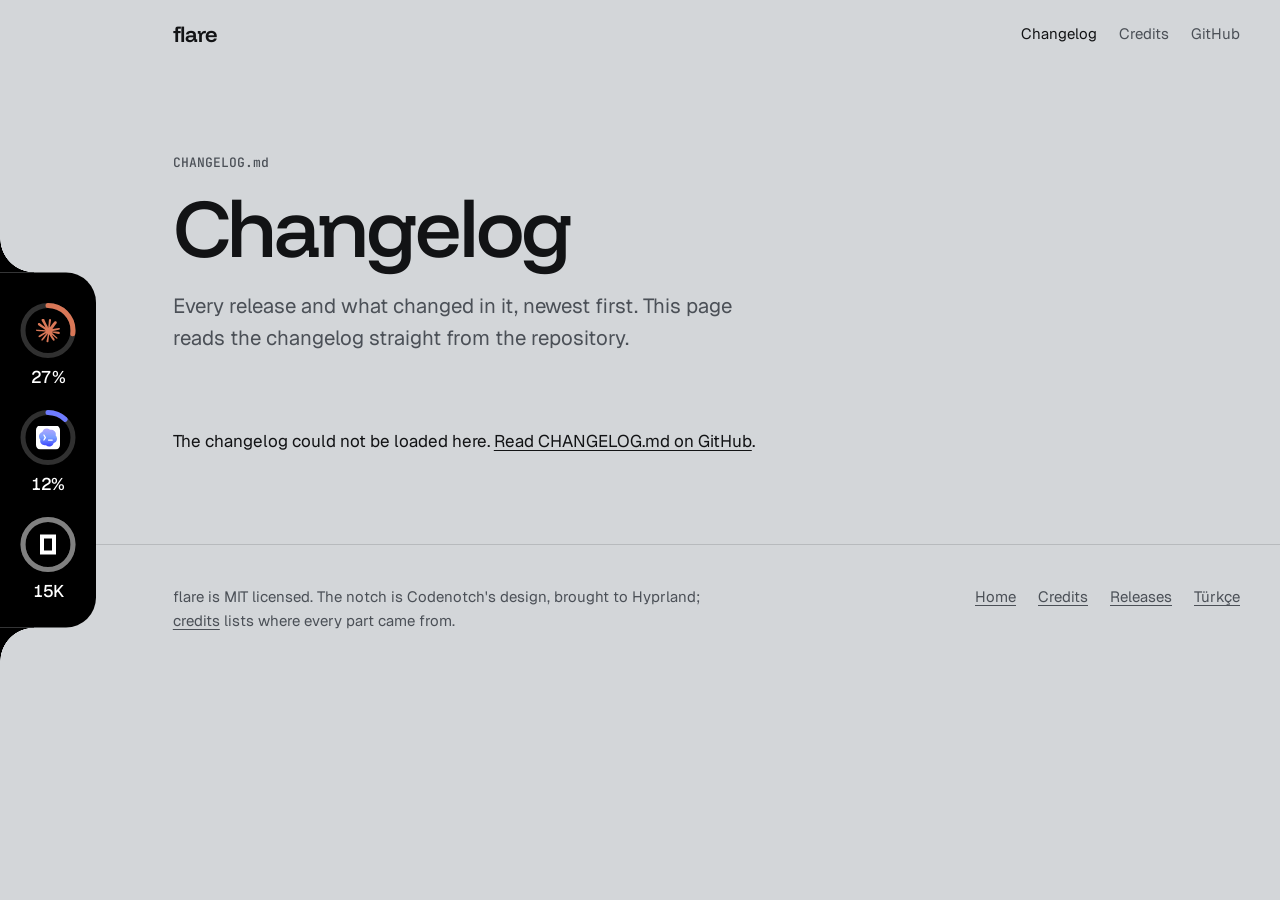
==== docs/changelog.html @ d6716cc2 "GitHub Pages sitesi ekle Ana sayfa, notch'un çalışan bir kopyasını sayfanın sol kenarında taşıyor: h" ====
<!doctype html>
<html lang="en">
<head>
  <meta charset="utf-8">
  <meta name="viewport" content="width=device-width, initial-scale=1">
  <title>Changelog — flare</title>
  <meta name="description" content="Every flare release and what changed in it.">
  <link rel="icon" href="assets/logos/claude.svg" type="image/svg+xml">
  <link rel="preconnect" href="https://fonts.googleapis.com">
  <link rel="preconnect" href="https://fonts.gstatic.com" crossorigin>
  <link href="https://fonts.googleapis.com/css2?family=Funnel+Display:wght@400;500;600&family=Geist:wght@400;500;600&family=JetBrains+Mono:wght@400;500&display=swap" rel="stylesheet">
  <link rel="stylesheet" href="site.css">
</head>
<body>
  <a class="skip" href="#main">Skip to content</a>

  <header class="top">
    <a class="wordmark" href="./">flare</a>
    <nav aria-label="Site">
      <a href="changelog.html" aria-current="page">Changelog</a>
      <a href="credits.html">Credits</a>
      <a href="https://github.com/lunanoir21/quickshell-flare">GitHub</a>
    </nav>
  </header>

  <main id="main">
    <div class="credits-head">
      <span class="tag">CHANGELOG.md</span>
      <h1>Changelog</h1>
      <p class="lede">Every release and what changed in it, newest first. This page reads the changelog straight from the repository.</p>
    </div>
    <div class="log" id="log" aria-live="polite">
      <p>Loading the changelog…</p>
    </div>
  </main>

  <footer class="foot">
    <p>flare is MIT licensed. The notch is Codenotch's design, brought to Hyprland; <a href="credits.html">credits</a> lists where every part came from.</p>
    <nav aria-label="Footer">
      <a href="./">Home</a>
      <a href="credits.html">Credits</a>
      <a href="https://github.com/lunanoir21/quickshell-flare/releases">Releases</a>
      <a href="https://github.com/lunanoir21/quickshell-flare/blob/main/README.tr.md">Türkçe</a>
    </nav>
  </footer>

  <script src="news.js" defer></script>
  <script src="site.js" defer></script>
</body>
</html>
---- docs/site.css ----
:root {
  --wall: #d3d6d9;
  --wall-2: #c7cbcf;
  --ink: #121315;
  --ink-2: #4b5057;
  --ink-3: #6d737a;
  --rule: rgba(18, 19, 21, 0.14);
  --code-bg: #e2e4e6;
  --focus: #121315;

  --notch: #000000;
  --notch-edge: transparent;
  --card-text: #ffffff;
  --card-soft: #c8c8c8;
  --card-dim: #808080;
  --track: #2d2d2d;
  --row-hover: rgba(255, 255, 255, 0.07);
  --good: #2bd86b;
  --mid: #ffb020;
  --high: #f23a12;

  --display: "Funnel Display", "Geist", system-ui, sans-serif;
  --body: "Geist", system-ui, sans-serif;
  --mono: "JetBrains Mono", ui-monospace, monospace;

  --notch-w: 96px;
  --gutter: calc(var(--notch-w) + clamp(40px, 6vw, 88px));

  color-scheme: light;
}

@media (prefers-color-scheme: dark) {
  :root:not([data-theme="light"]) {
    --wall: #16181b;
    --wall-2: #1d2024;
    --ink: #e8eaec;
    --ink-2: #a4a9b0;
    --ink-3: #7c828a;
    --rule: rgba(232, 234, 236, 0.12);
    --code-bg: #1f2226;
    --focus: #e8eaec;
    --notch-edge: rgba(255, 255, 255, 0.07);
    color-scheme: dark;
  }
}

:root[data-theme="dark"] {
  --wall: #16181b;
  --wall-2: #1d2024;
  --ink: #e8eaec;
  --ink-2: #a4a9b0;
  --ink-3: #7c828a;
  --rule: rgba(232, 234, 236, 0.12);
  --code-bg: #1f2226;
  --focus: #e8eaec;
  --notch-edge: rgba(255, 255, 255, 0.07);
  color-scheme: dark;
}

*,
*::before,
*::after {
  box-sizing: border-box;
}

html {
  -webkit-text-size-adjust: 100%;
}

body {
  margin: 0;
  background: var(--wall);
  color: var(--ink);
  font: 400 17px/1.6 var(--body);
  font-feature-settings: "ss01";
  -webkit-font-smoothing: antialiased;
  overflow-x: hidden;
}

a {
  color: inherit;
  text-decoration-thickness: 1px;
  text-underline-offset: 3px;
}

a:hover {
  text-decoration-thickness: 2px;
}

:focus-visible {
  outline: 2px solid var(--focus);
  outline-offset: 3px;
  border-radius: 4px;
}

code,
pre,
kbd {
  font-family: var(--mono);
  font-size: 0.86em;
}

p code,
li code,
td code,
dd code,
figcaption code {
  background: var(--code-bg);
  padding: 0.1em 0.35em;
  border-radius: 4px;
}

.skip {
  position: absolute;
  left: -999px;
  top: 8px;
}

.skip:focus {
  left: var(--gutter);
  background: var(--ink);
  color: var(--wall);
  padding: 6px 12px;
  z-index: 50;
}

/* ---------- page frame ---------- */

.top {
  position: absolute;
  top: 0;
  left: 0;
  right: 0;
  display: flex;
  align-items: center;
  justify-content: space-between;
  padding: 22px clamp(16px, 4vw, 40px) 0 var(--gutter);
  font-size: 15px;
  z-index: 5;
}

.wordmark {
  font: 600 22px/1 var(--display);
  letter-spacing: -0.02em;
  text-decoration: none;
}

.top nav {
  display: flex;
  gap: 22px;
}

.top nav a {
  text-decoration: none;
  color: var(--ink-2);
}

.top nav a:hover,
.top nav a[aria-current="page"] {
  color: var(--ink);
}

main,
.foot {
  padding-left: var(--gutter);
  padding-right: clamp(16px, 4vw, 40px);
}

.measure {
  max-width: 44rem;
}

/* ---------- hero ---------- */

.hero {
  min-height: 100svh;
  display: flex;
  flex-direction: column;
  justify-content: center;
  padding-block: 120px 80px;
}

.hero h1 {
  font: 500 clamp(44px, 7.4vw, 104px) / 0.94 var(--display);
  letter-spacing: -0.035em;
  margin: 0 0 32px;
  max-width: 11ch;
  text-wrap: balance;
}

.hero .lede {
  font-size: clamp(18px, 1.6vw, 21px);
  line-height: 1.5;
  color: var(--ink-2);
  max-width: 36rem;
  margin: 0 0 28px;
}

.pointer {
  display: inline-flex;
  align-items: center;
  gap: 10px;
  font: 500 14px/1.3 var(--mono);
  color: var(--ink);
  margin: 0 0 40px;
}

.pointer .arrow {
  display: inline-block;
  transition: transform 0.4s cubic-bezier(0.2, 0.8, 0.2, 1);
}

.pointer[data-dir="up"] .arrow {
  transform: rotate(90deg);
}

.actions {
  display: flex;
  flex-wrap: wrap;
  gap: 12px;
  align-items: center;
}

.button {
  display: inline-flex;
  align-items: center;
  gap: 8px;
  font: 500 15px/1 var(--body);
  padding: 13px 20px;
  border-radius: 999px;
  text-decoration: none;
  border: 1px solid var(--ink);
}

.button.solid {
  background: var(--ink);
  color: var(--wall);
}

.button:hover {
  text-decoration: none;
}

.button.solid:hover {
  background: transparent;
  color: var(--ink);
}

.button.line:hover {
  background: var(--ink);
  color: var(--wall);
}

.meta {
  font: 400 13px/1 var(--mono);
  color: var(--ink-3);
  margin-left: 6px;
}

/* ---------- sections ---------- */

.section {
  padding-block: 88px;
  border-top: 1px solid var(--rule);
}

.tag {
  display: inline-block;
  font: 500 13px/1 var(--mono);
  color: var(--ink-2);
  margin: 0 0 18px;
}

.section h2 {
  font: 500 clamp(32px, 4vw, 48px) / 1.05 var(--display);
  letter-spacing: -0.025em;
  margin: 0 0 24px;
}

.section h3 {
  font: 600 17px/1.3 var(--body);
  margin: 36px 0 8px;
}

.section p {
  margin: 0 0 16px;
  color: var(--ink-2);
}

.section p strong {
  color: var(--ink);
  font-weight: 600;
}

pre {
  background: var(--code-bg);
  border-radius: 12px;
  padding: 18px 20px;
  margin: 8px 0 24px;
  overflow-x: auto;
  line-height: 1.7;
  color: var(--ink);
}

.copyable {
  position: relative;
}

.copy {
  position: absolute;
  top: 10px;
  right: 10px;
  font: 500 12px/1 var(--mono);
  padding: 7px 10px;
  border-radius: 6px;
  border: 1px solid var(--rule);
  background: var(--wall);
  color: var(--ink-2);
  cursor: pointer;
}

.copy:hover {
  color: var(--ink);
}

.prompt {
  color: var(--ink-3);
  user-select: none;
}

.comment {
  color: var(--ink-3);
}

.needs {
  display: grid;
  grid-template-columns: max-content 1fr;
  gap: 8px 24px;
  margin: 28px 0 0;
  font-size: 15px;
}

.needs dt {
  font-family: var(--mono);
  font-size: 13px;
  color: var(--ink);
  padding-top: 2px;
}

.needs dd {
  margin: 0;
  color: var(--ink-2);
}

/* look switcher */

.looks {
  display: grid;
  grid-template-columns: repeat(3, minmax(0, 1fr));
  gap: 12px;
  margin: 28px 0 32px;
  max-width: 52rem;
}

.look {
  text-align: left;
  font: inherit;
  color: inherit;
  background: transparent;
  border: 1px solid var(--rule);
  border-radius: 14px;
  padding: 18px 18px 20px;
  cursor: pointer;
  transition: border-color 0.2s, background-color 0.2s;
}

.look:hover {
  border-color: var(--ink-3);
}

.look[aria-pressed="true"] {
  background: var(--ink);
  color: var(--wall);
  border-color: var(--ink);
}

.look .name {
  display: block;
  font: 500 22px/1.1 var(--display);
  letter-spacing: -0.01em;
  margin-bottom: 8px;
}

.look .what {
  display: block;
  font-size: 14px;
  line-height: 1.45;
  opacity: 0.78;
}

/* tables */

.table {
  width: 100%;
  max-width: 52rem;
  border-collapse: collapse;
  font-size: 15px;
  margin: 16px 0 24px;
}

.table th,
.table td {
  text-align: left;
  vertical-align: top;
  padding: 12px 16px 12px 0;
  border-bottom: 1px solid var(--rule);
}

.table th {
  font: 500 12px/1 var(--mono);
  color: var(--ink-3);
  text-transform: none;
  padding-bottom: 10px;
}

.table td:first-child {
  white-space: nowrap;
  color: var(--ink);
  font-weight: 500;
}

.table td {
  color: var(--ink-2);
  overflow-wrap: anywhere;
}

.modes {
  display: grid;
  grid-template-columns: repeat(2, minmax(0, 1fr));
  gap: 28px;
  max-width: 52rem;
  margin: 8px 0 12px;
}

.modes h3 {
  margin-top: 0;
  font-family: var(--mono);
  font-size: 15px;
  font-weight: 500;
}

.shot {
  margin: 36px 0 0;
  max-width: 34rem;
}

.shot img {
  display: block;
  width: 100%;
  height: auto;
  border-radius: 16px;
}

.shot figcaption {
  font-size: 14px;
  color: var(--ink-3);
  margin-top: 12px;
}

/* ---------- footer ---------- */

.foot {
  border-top: 1px solid var(--rule);
  padding-block: 40px 56px;
  display: flex;
  flex-wrap: wrap;
  gap: 16px 40px;
  justify-content: space-between;
  font-size: 15px;
  color: var(--ink-2);
}

.foot p {
  margin: 0;
  max-width: 34rem;
}

.foot nav {
  display: flex;
  flex-wrap: wrap;
  gap: 8px 22px;
}

/* ---------- credits page ---------- */

.credits-head {
  padding-block: 148px 56px;
}

.credits-head h1 {
  font: 500 clamp(44px, 6.4vw, 88px) / 0.96 var(--display);
  letter-spacing: -0.035em;
  margin: 0 0 24px;
}

.credits-head .lede {
  font-size: clamp(18px, 1.6vw, 21px);
  color: var(--ink-2);
  max-width: 38rem;
  margin: 0;
}

.ledger {
  list-style: none;
  margin: 0;
  padding: 0;
  max-width: 56rem;
}

.entry {
  display: grid;
  grid-template-columns: minmax(0, 15rem) minmax(0, 1fr);
  gap: 8px 40px;
  padding-block: 36px;
  border-top: 1px solid var(--rule);
}

.entry h2 {
  font: 500 30px/1.05 var(--display);
  letter-spacing: -0.02em;
  margin: 0 0 8px;
}

.entry .by {
  font-size: 15px;
  color: var(--ink-2);
  margin: 0 0 10px;
}

.entry .link {
  font: 400 13px/1.4 var(--mono);
  color: var(--ink-2);
  word-break: break-all;
}

.entry dl {
  margin: 0;
}

.entry dt {
  font: 500 12px/1 var(--mono);
  color: var(--ink-3);
  margin: 0 0 8px;
}

.entry dt:not(:first-child) {
  margin-top: 20px;
}

.entry dd {
  margin: 0;
  color: var(--ink);
  line-height: 1.55;
}

.entry dd.no {
  color: var(--ink-2);
}

.stack {
  display: grid;
  grid-template-columns: repeat(auto-fill, minmax(15rem, 1fr));
  gap: 0 40px;
  max-width: 56rem;
  margin: 8px 0 0;
  padding: 0;
  list-style: none;
}

.stack li {
  padding: 14px 0;
  border-bottom: 1px solid var(--rule);
  font-size: 15px;
  color: var(--ink-2);
}

.stack li a {
  color: var(--ink);
  font-weight: 500;
  text-decoration: none;
}

.stack li a:hover {
  text-decoration: underline;
}

/* ---------- changelog page ---------- */

.log {
  max-width: 52rem;
  padding-bottom: 72px;
}

.release {
  display: grid;
  grid-template-columns: minmax(0, 12rem) minmax(0, 1fr);
  gap: 8px 40px;
  padding-block: 36px;
  border-top: 1px solid var(--rule);
}

.release header {
  display: flex;
  flex-direction: column;
  align-items: flex-start;
  gap: 10px;
}

.release h2 {
  font: 500 40px/1 var(--display);
  letter-spacing: -0.025em;
  margin: 0;
  font-variant-numeric: tabular-nums;
}

.latest {
  font: 500 12px/1 var(--mono);
  padding: 5px 8px;
  border-radius: 999px;
  background: var(--ink);
  color: var(--wall);
}

.release-link {
  font: 400 13px/1 var(--mono);
  color: var(--ink-2);
}

.release-body p {
  margin: 0 0 14px;
  color: var(--ink-2);
}

.release-body ul {
  margin: 0;
  padding: 0;
  list-style: none;
}

.release-body li {
  position: relative;
  padding: 0 0 12px 18px;
  color: var(--ink-2);
  line-height: 1.55;
}

.release-body li::before {
  content: "";
  position: absolute;
  left: 0;
  top: 0.62em;
  width: 7px;
  height: 7px;
  border-radius: 50%;
  background: var(--ink-3);
}

.release-body strong {
  color: var(--ink);
  font-weight: 600;
}

/* ---------- what's new ---------- */

.news {
  position: fixed;
  inset: auto clamp(16px, 3vw, 32px) clamp(16px, 3vw, 32px) auto;
  z-index: 40;
  width: min(380px, calc(100vw - 32px));
  max-height: min(70vh, 560px);
  margin: 0;
  padding: 22px 22px 18px;
  border: 0;
  border-radius: 16px;
  background: var(--notch);
  color: var(--card-text);
  box-shadow: 0 0 0 1px var(--notch-edge), 0 30px 70px -30px rgba(0, 0, 0, 0.6);
  display: flex;
  flex-direction: column;
  opacity: 0;
  transform: translateY(12px);
  transition: opacity 0.22s cubic-bezier(0.2, 0.8, 0.2, 1), transform 0.28s cubic-bezier(0.2, 0.8, 0.2, 1);
}

.news:not([open]) {
  display: none;
}

.news.in {
  opacity: 1;
  transform: none;
}

.news-kicker {
  font: 500 12px/1 var(--mono);
  color: var(--card-dim);
  margin: 0 0 8px;
}

.news-title {
  font: 500 28px/1.05 var(--display);
  letter-spacing: -0.02em;
  margin: 0 0 14px;
}

.news-body {
  overflow-y: auto;
  font-size: 14.5px;
  line-height: 1.55;
  color: var(--card-soft);
  margin-right: -8px;
  padding-right: 8px;
}

.news-body p {
  margin: 0 0 10px;
}

.news-body ul {
  margin: 0;
  padding: 0;
  list-style: none;
}

.news-body li {
  position: relative;
  padding: 0 0 9px 16px;
}

.news-body li::before {
  content: "";
  position: absolute;
  left: 0;
  top: 0.6em;
  width: 6px;
  height: 6px;
  border-radius: 50%;
  background: var(--good);
}

.news-body strong {
  color: #ffffff;
  font-weight: 500;
}

.news-body code {
  background: #1a1a1a;
  padding: 0.1em 0.35em;
  border-radius: 4px;
}

.news-actions {
  display: flex;
  align-items: center;
  justify-content: space-between;
  gap: 16px;
  padding-top: 16px;
  margin-top: 6px;
  border-top: 1px solid rgba(255, 255, 255, 0.08);
  font-size: 14px;
}

.news-actions a {
  color: var(--card-soft);
}

.news-actions a:hover {
  color: #ffffff;
}

.news-close {
  font: 500 14px/1 var(--body);
  padding: 10px 16px;
  border-radius: 999px;
  border: 0;
  background: #ffffff;
  color: #000000;
  cursor: pointer;
}

.news-close:hover {
  background: var(--card-soft);
}

.news :focus-visible {
  outline: 2px solid #ffffff;
  outline-offset: 3px;
}

/* =================================================================
   The notch: a working copy of flare's classic, aura and compact looks.
   ================================================================= */

.flare {
  --s: 1;
  position: fixed;
  z-index: 20;
  font-family: var(--body);
  color: var(--card-text);
}

.flare[hidden] {
  display: none;
}

.flare-side {
  left: 0;
  top: 50%;
  transform: translateY(-50%);
}

.body {
  position: relative;
  width: var(--notch-w);
  background: var(--notch);
  border-radius: 0 30px 30px 0;
  padding: 26px 0;
  display: flex;
  flex-direction: column;
  align-items: center;
  gap: 18px;
  box-shadow: inset -1px 0 0 var(--notch-edge);
  transition: padding 0.35s cubic-bezier(0.2, 0.8, 0.2, 1);
}

/* The inverse corners where the body is welded to the edge. */
.body::before,
.body::after {
  content: "";
  position: absolute;
  left: 0;
  width: 34px;
  height: 34px;
  pointer-events: none;
}

.body::before {
  top: -34px;
  background: radial-gradient(circle at 100% 0, transparent 33.5px, var(--notch) 34px);
}

.body::after {
  bottom: -34px;
  background: radial-gradient(circle at 100% 100%, transparent 33.5px, var(--notch) 34px);
}

.ring {
  all: unset;
  display: flex;
  flex-direction: column;
  align-items: center;
  gap: 8px;
  cursor: pointer;
  border-radius: 14px;
  padding: 2px;
}

.ring:focus-visible {
  outline: 2px solid #ffffff;
  outline-offset: 4px;
}

.ring svg {
  display: block;
  width: 60px;
  height: 60px;
}

.ring .track {
  fill: none;
  stroke: rgba(255, 255, 255, 0.19);
  stroke-width: 5;
}

.ring .arc {
  fill: none;
  stroke-width: 5;
  stroke-linecap: round;
  transform: rotate(-90deg);
  transform-origin: 50% 50%;
  transition: stroke-dashoffset 0.9s cubic-bezier(0.2, 0.8, 0.2, 1);
}

.ring .figure {
  font: 500 17px/1 var(--body);
  font-variant-numeric: tabular-nums;
  color: var(--card-text);
}

/* aura: one provider large, the rest below */

.flare[data-style="aura"] .body {
  padding: 30px 0 22px;
  gap: 14px;
}

.aura-glow {
  position: absolute;
  inset: 0;
  border-radius: inherit;
  pointer-events: none;
  opacity: 0;
  transition: opacity 0.4s, background 0.4s;
}

.flare[data-style="aura"] .aura-glow {
  opacity: 1;
}

.flare[data-style="aura"] .ring:not(.lead) {
  display: none;
}

.flare[data-style="aura"] .ring.lead svg {
  width: 70px;
  height: 70px;
}

.flare[data-style="aura"] .ring.lead .figure {
  font-size: 20px;
}

.aura-name {
  display: none;
  font: 500 12px/1 var(--mono);
  color: var(--card-dim);
  margin-top: -4px;
}

.flare[data-style="aura"] .aura-name {
  display: block;
}

.aura-rest {
  display: none;
  flex-direction: column;
  gap: 10px;
  padding-top: 14px;
  border-top: 1px solid rgba(255, 255, 255, 0.1);
  width: 60px;
}

.flare[data-style="aura"] .aura-rest {
  display: flex;
}

.aura-rest button {
  all: unset;
  display: flex;
  align-items: center;
  gap: 7px;
  font: 500 12px/1 var(--body);
  font-variant-numeric: tabular-nums;
  color: var(--card-soft);
  cursor: pointer;
  border-radius: 6px;
}

.aura-rest button:hover {
  color: #ffffff;
}

.aura-rest button:focus-visible {
  outline: 2px solid #ffffff;
  outline-offset: 3px;
}

.aura-rest img {
  width: 15px;
  height: 15px;
}

/* the logo sits inside the ring */
.ring .face {
  position: relative;
  display: grid;
  place-items: center;
}

.ring .face img {
  position: absolute;
  width: 24px;
  height: 24px;
}

.flare[data-style="aura"] .ring.lead .face img {
  width: 28px;
  height: 28px;
}

/* ---------- the hover card ---------- */

.card {
  position: fixed;
  z-index: 21;
  width: 300px;
  background: var(--notch);
  border-radius: 16px;
  padding: 20px 20px 18px;
  color: var(--card-text);
  box-shadow: 0 0 0 1px var(--notch-edge), 0 24px 60px -24px rgba(0, 0, 0, 0.55);
  opacity: 0;
  transform: scale(0.96);
  transform-origin: left center;
  pointer-events: none;
  transition: opacity 0.17s cubic-bezier(0.2, 0.8, 0.2, 1), transform 0.22s cubic-bezier(0.2, 0.8, 0.2, 1),
    top 0.22s cubic-bezier(0.2, 0.8, 0.2, 1);
}

.card.open {
  opacity: 1;
  transform: none;
  pointer-events: auto;
}

.card .tail {
  position: absolute;
  left: -24px;
  width: 26px;
  height: 36px;
  fill: var(--notch);
  transition: top 0.22s cubic-bezier(0.2, 0.8, 0.2, 1);
}

.card-title {
  display: flex;
  align-items: center;
  gap: 9px;
  font: 500 19px/1.2 var(--body);
  margin: 0 0 4px;
}

.card-title img {
  width: 20px;
  height: 20px;
}

.card-plan {
  font-size: 13px;
  color: var(--card-dim);
  margin: 0 0 14px;
}

.window + .window {
  margin-top: 14px;
}

.window-head {
  display: flex;
  justify-content: space-between;
  align-items: baseline;
  gap: 12px;
  font-size: 15px;
}

.window-head .reset {
  font-size: 13.5px;
  color: var(--card-dim);
  white-space: nowrap;
}

.bar {
  height: 8px;
  border-radius: 4px;
  background: var(--track);
  margin: 7px 0 6px;
  overflow: hidden;
}

.bar span {
  display: block;
  height: 100%;
  min-width: 16px;
  border-radius: inherit;
  transition: width 0.7s cubic-bezier(0.2, 0.8, 0.2, 1);
}

.used {
  font-size: 13.5px;
  color: var(--card-soft);
  font-variant-numeric: tabular-nums;
}

.card-note {
  font-size: 13.5px;
  line-height: 1.5;
  color: var(--card-soft);
  margin: 4px 0 0;
}

.tokens {
  font: 500 34px/1 var(--display);
  letter-spacing: -0.02em;
  margin: 6px 0 8px;
}

/* sessions fold */

.sessions {
  margin-top: 16px;
  border-top: 1px solid rgba(255, 255, 255, 0.08);
}

.sessions-head {
  all: unset;
  box-sizing: border-box;
  display: flex;
  align-items: center;
  gap: 9px;
  width: calc(100% + 12px);
  margin: 6px -6px 0;
  padding: 9px 6px;
  border-radius: 9px;
  font: 500 15px/1 var(--body);
  cursor: pointer;
  transition: background-color 0.14s;
}

.sessions-head:hover {
  background: var(--row-hover);
}

.sessions-head:focus-visible {
  outline: 2px solid #ffffff;
  outline-offset: 0;
}

.count {
  font: 600 12px/1 var(--body);
  font-variant-numeric: tabular-nums;
  background: #1a1a1a;
  color: var(--card-soft);
  border-radius: 999px;
  padding: 4px 8px;
}

.count.waiting {
  background: rgba(255, 176, 32, 0.18);
  color: var(--mid);
}

.chevron {
  margin-left: auto;
  width: 11px;
  height: 11px;
  stroke: var(--card-dim);
  transition: transform 0.26s cubic-bezier(0.2, 0.8, 0.2, 1);
}

.sessions-head[aria-expanded="true"] .chevron {
  transform: rotate(90deg);
}

.fold {
  display: grid;
  grid-template-rows: 0fr;
  opacity: 0;
  transition: grid-template-rows 0.3s cubic-bezier(0.2, 0.8, 0.2, 1), opacity 0.22s;
}

.fold.open {
  grid-template-rows: 1fr;
  opacity: 1;
}

.fold > ul {
  min-height: 0;
  overflow: hidden;
  list-style: none;
  margin: 0;
  padding: 0;
}

.session {
  all: unset;
  box-sizing: border-box;
  display: grid;
  grid-template-columns: 10px minmax(0, 1fr) auto;
  align-items: center;
  gap: 12px;
  width: calc(100% + 12px);
  margin: 2px -6px 0;
  padding: 8px 6px;
  border-radius: 10px;
  cursor: pointer;
  transition: background-color 0.14s;
}

.session:hover {
  background: var(--row-hover);
}

.session:focus-visible {
  outline: 2px solid #ffffff;
  outline-offset: 0;
}

.dot {
  position: relative;
  width: 8px;
  height: 8px;
  border-radius: 50%;
  background: var(--card-dim);
}

.dot.busy {
  background: var(--good);
}

.dot.waiting {
  background: var(--mid);
}

.dot.busy::after {
  content: "";
  position: absolute;
  inset: 0;
  border-radius: 50%;
  background: var(--good);
  animation: halo 1.6s cubic-bezier(0.2, 0.8, 0.2, 1) infinite;
}

@keyframes halo {
  from {
    transform: scale(1);
    opacity: 0.45;
  }
  to {
    transform: scale(2.6);
    opacity: 0;
  }
}

.session-name {
  display: block;
  font-size: 14.5px;
  white-space: nowrap;
  overflow: hidden;
  text-overflow: ellipsis;
}

.session-sub {
  display: block;
  font-size: 12.5px;
  color: var(--card-dim);
}

.session-state {
  position: relative;
  font-size: 12.5px;
  color: var(--card-dim);
  text-align: right;
}

.session-state.waiting {
  color: var(--mid);
}

.session-state .go {
  position: absolute;
  right: 0;
  top: 50%;
  width: 12px;
  height: 12px;
  margin-top: -6px;
  stroke: #ffffff;
  opacity: 0;
  transform: translateX(-4px);
  transition: opacity 0.16s, transform 0.18s;
}

.session-state .label {
  transition: opacity 0.16s;
}

.session:hover .session-state .label,
.session:focus-visible .session-state .label {
  opacity: 0;
}

.session:hover .session-state .go,
.session:focus-visible .session-state .go {
  opacity: 1;
  transform: none;
}

.jumped {
  font-size: 12.5px;
  color: var(--card-soft);
  margin: 10px 0 0;
}

.jumped:empty {
  display: none;
}

/* ---------- compact: a strip on the top edge ---------- */

.flare-top {
  top: 0;
  left: 50%;
  width: min(340px, calc(100vw - 64px));
  transform: translateX(-50%);
}

.strip {
  all: unset;
  position: relative;
  box-sizing: border-box;
  display: flex;
  align-items: center;
  justify-content: center;
  gap: 18px;
  width: 100%;
  height: 38px;
  padding: 0 20px;
  background: var(--notch);
  border-radius: 0 0 16px 16px;
  transition: border-radius 0.2s;
  cursor: pointer;
  font: 500 13.5px/1 var(--body);
  font-variant-numeric: tabular-nums;
  color: #ffffff;
  box-shadow: inset 0 -1px 0 var(--notch-edge);
}

.strip[aria-expanded="true"] {
  border-radius: 0;
}

.strip:focus-visible {
  outline: 2px solid var(--focus);
  outline-offset: 3px;
}

.strip::before,
.strip::after {
  content: "";
  position: absolute;
  top: 0;
  width: 16px;
  height: 16px;
  pointer-events: none;
}

.strip::before {
  left: -16px;
  background: radial-gradient(circle at 0 100%, transparent 15.5px, var(--notch) 16px);
}

.strip::after {
  right: -16px;
  background: radial-gradient(circle at 100% 100%, transparent 15.5px, var(--notch) 16px);
}

.strip span {
  display: inline-flex;
  align-items: center;
  gap: 7px;
}

.strip img {
  width: 15px;
  height: 15px;
}

.panel {
  display: grid;
  grid-template-rows: 0fr;
  background: var(--notch);
  border-radius: 0 0 16px 16px;
  transition: grid-template-rows 0.32s cubic-bezier(0.2, 0.8, 0.2, 1);
}

.panel.open {
  grid-template-rows: 1fr;
}

.panel > div {
  min-height: 0;
  overflow: hidden;
}

.panel-rows {
  padding: 6px 18px 18px;
}

.panel-row + .panel-row {
  margin-top: 12px;
}

.panel-row .window-head img {
  width: 14px;
  height: 14px;
  vertical-align: -2px;
  margin-right: 7px;
}

/* ---------- small screens ---------- */

@media (max-width: 720px) {
  :root {
    --notch-w: 64px;
    --gutter: calc(var(--notch-w) + 22px);
  }

  body {
    font-size: 16px;
  }

  .body {
    border-radius: 0 22px 22px 0;
    padding: 18px 0;
    gap: 12px;
  }

  .ring svg {
    width: 42px;
    height: 42px;
  }

  .ring .face img {
    width: 18px;
    height: 18px;
  }

  .ring .figure {
    font-size: 13px;
  }

  .flare[data-style="aura"] .ring.lead svg {
    width: 48px;
    height: 48px;
  }

  .aura-rest {
    width: 44px;
  }

  .card {
    width: min(300px, calc(100vw - var(--notch-w) - 30px));
    padding: 16px 16px 14px;
  }

  .top nav {
    gap: 16px;
  }

  .hero {
    padding-block: 110px 64px;
  }

  .section {
    padding-block: 64px;
  }

  .looks,
  .modes {
    grid-template-columns: 1fr;
  }

  .entry,
  .release {
    grid-template-columns: 1fr;
  }

  .release header {
    flex-direction: row;
    align-items: center;
  }

  .needs {
    grid-template-columns: 1fr;
    gap: 2px;
  }

  .needs dd {
    margin-bottom: 10px;
  }

  .table td:first-child {
    white-space: normal;
  }

  .news {
    max-height: 62vh;
  }

  .strip {
    gap: 12px;
    padding: 0 14px;
  }
}

@media (prefers-reduced-motion: reduce) {
  *,
  *::before,
  *::after {
    transition-duration: 0.01ms !important;
    animation: none !important;
  }
}
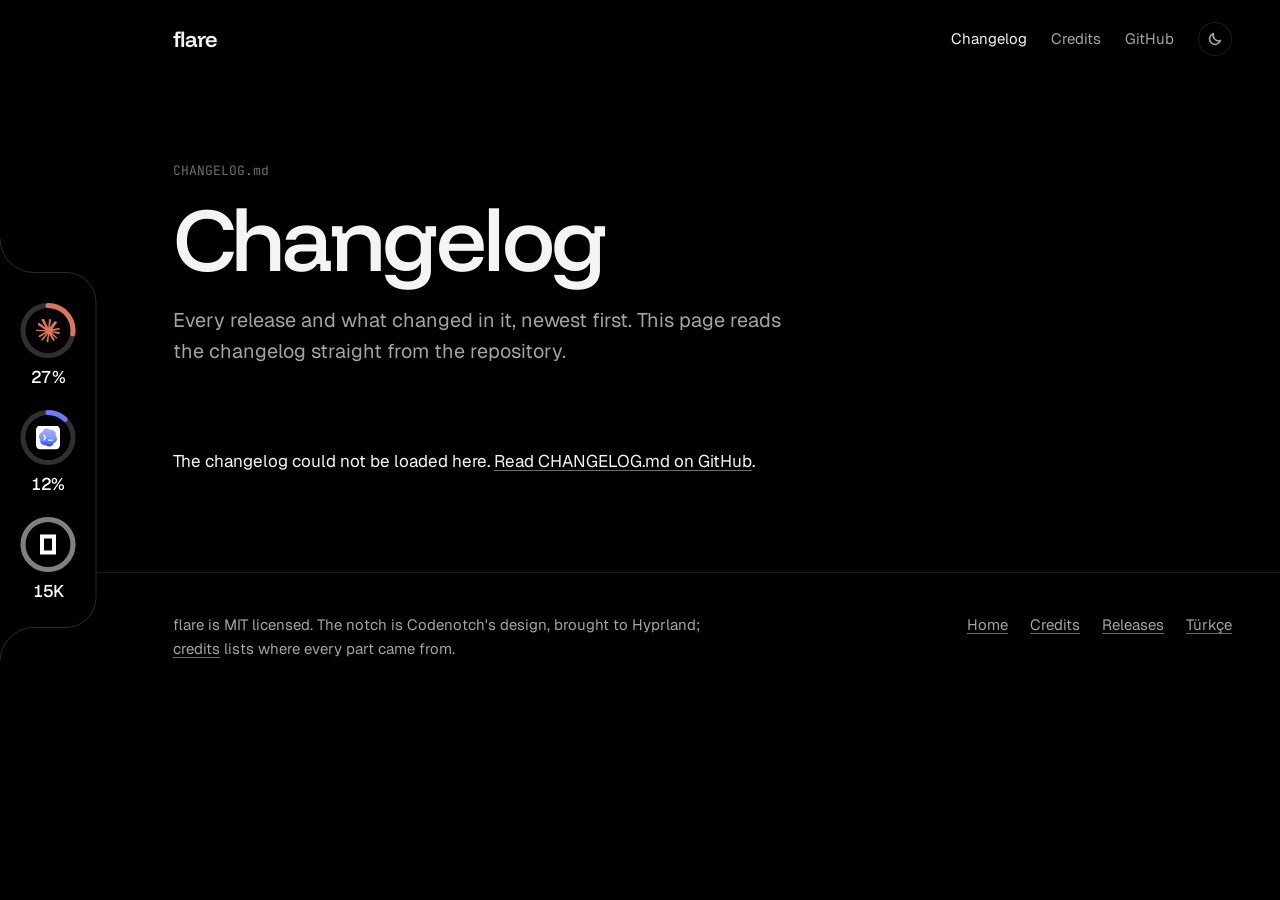
==== commit d600ca08: "Siteyi saf siyaha taşı, beyaz tema seçeneği ekle Varsayılan tema #000; üst menüdeki düğme beyaz tema" ====
--- a/docs/changelog.html
+++ b/docs/changelog.html
@@ -4,7 +4,9 @@
   <meta charset="utf-8">
   <meta name="viewport" content="width=device-width, initial-scale=1">
   <title>Changelog — flare</title>
+  <meta name="theme-color" content="#000000">
   <meta name="description" content="Every flare release and what changed in it.">
+  <script>try { if (localStorage.getItem("flare-theme") === "light") document.documentElement.dataset.theme = "light"; } catch (e) {}</script>
   <link rel="icon" href="assets/logos/claude.svg" type="image/svg+xml">
   <link rel="preconnect" href="https://fonts.googleapis.com">
   <link rel="preconnect" href="https://fonts.gstatic.com" crossorigin>
@@ -19,12 +21,16 @@
     <nav aria-label="Site">
       <a href="changelog.html" aria-current="page">Changelog</a>
       <a href="credits.html">Credits</a>
-      <a href="https://github.com/lunanoir21/quickshell-flare">GitHub</a>
+      <a class="wide" href="https://github.com/lunanoir21/quickshell-flare">GitHub</a>
+      <button class="theme" type="button" aria-label="Switch to the white theme">
+        <svg class="moon" viewBox="0 0 16 16" aria-hidden="true"><path d="M13.5 9.6A5.6 5.6 0 0 1 6.4 2.5a5.6 5.6 0 1 0 7.1 7.1Z"/></svg>
+        <svg class="sun" viewBox="0 0 16 16" aria-hidden="true"><circle cx="8" cy="8" r="3"/><path d="M8 1v1.5M8 13.5V15M1 8h1.5M13.5 8H15M3 3l1.1 1.1M11.9 11.9 13 13M3 13l1.1-1.1M11.9 4.1 13 3"/></svg>
+      </button>
     </nav>
   </header>
 
   <main id="main">
-    <div class="credits-head">
+    <div class="page-head">
       <span class="tag">CHANGELOG.md</span>
       <h1>Changelog</h1>
       <p class="lede">Every release and what changed in it, newest first. This page reads the changelog straight from the repository.</p>
--- a/docs/site.css
+++ b/docs/site.css
@@ -1,15 +1,19 @@
+/* Pure black by default; data-theme="light" swaps to white. The notch and its
+   cards stay black in both, as flare's own default is. */
+
 :root {
-  --wall: #d3d6d9;
-  --wall-2: #c7cbcf;
-  --ink: #121315;
-  --ink-2: #4b5057;
-  --ink-3: #6d737a;
-  --rule: rgba(18, 19, 21, 0.14);
-  --code-bg: #e2e4e6;
-  --focus: #121315;
+  --wall: #000000;
+  --raise: #0c0c0d;
+  --ink: #f4f4f5;
+  --ink-2: #a3a3a8;
+  --ink-3: #6c6c72;
+  --rule: rgba(255, 255, 255, 0.1);
+  --code-bg: #0e0e10;
+  --code-line: rgba(255, 255, 255, 0.08);
+  --focus: #f4f4f5;
 
   --notch: #000000;
-  --notch-edge: transparent;
+  --notch-edge: rgba(255, 255, 255, 0.16);
   --card-text: #ffffff;
   --card-soft: #c8c8c8;
   --card-dim: #808080;
@@ -24,37 +28,27 @@
   --mono: "JetBrains Mono", ui-monospace, monospace;
 
   --notch-w: 96px;
-  --gutter: calc(var(--notch-w) + clamp(40px, 6vw, 88px));
-
+  --flare-r: 34px;
+  --body-r: 30px;
+  --gutter: calc(var(--notch-w) + clamp(40px, 6vw, 96px));
+  --edge-pad: clamp(16px, 4vw, 48px);
+  --ease: cubic-bezier(0.2, 0.8, 0.2, 1);
+
+  color-scheme: dark;
+}
+
+:root[data-theme="light"] {
+  --wall: #ffffff;
+  --raise: #f5f5f6;
+  --ink: #0a0a0b;
+  --ink-2: #55575d;
+  --ink-3: #8b8d93;
+  --rule: rgba(10, 10, 11, 0.1);
+  --code-bg: #f4f4f5;
+  --code-line: rgba(10, 10, 11, 0.07);
+  --focus: #0a0a0b;
+  --notch-edge: transparent;
   color-scheme: light;
-}
-
-@media (prefers-color-scheme: dark) {
-  :root:not([data-theme="light"]) {
-    --wall: #16181b;
-    --wall-2: #1d2024;
-    --ink: #e8eaec;
-    --ink-2: #a4a9b0;
-    --ink-3: #7c828a;
-    --rule: rgba(232, 234, 236, 0.12);
-    --code-bg: #1f2226;
-    --focus: #e8eaec;
-    --notch-edge: rgba(255, 255, 255, 0.07);
-    color-scheme: dark;
-  }
-}
-
-:root[data-theme="dark"] {
-  --wall: #16181b;
-  --wall-2: #1d2024;
-  --ink: #e8eaec;
-  --ink-2: #a4a9b0;
-  --ink-3: #7c828a;
-  --rule: rgba(232, 234, 236, 0.12);
-  --code-bg: #1f2226;
-  --focus: #e8eaec;
-  --notch-edge: rgba(255, 255, 255, 0.07);
-  color-scheme: dark;
 }
 
 *,
@@ -65,6 +59,7 @@
 
 html {
   -webkit-text-size-adjust: 100%;
+  background: var(--wall);
 }
 
 body {
@@ -72,19 +67,26 @@
   background: var(--wall);
   color: var(--ink);
   font: 400 17px/1.6 var(--body);
-  font-feature-settings: "ss01";
   -webkit-font-smoothing: antialiased;
   overflow-x: hidden;
+  transition: background-color 0.3s var(--ease), color 0.3s var(--ease);
+}
+
+::selection {
+  background: var(--ink);
+  color: var(--wall);
 }
 
 a {
   color: inherit;
   text-decoration-thickness: 1px;
   text-underline-offset: 3px;
+  text-decoration-color: var(--ink-3);
+  transition: text-decoration-color 0.15s;
 }
 
 a:hover {
-  text-decoration-thickness: 2px;
+  text-decoration-color: currentColor;
 }
 
 :focus-visible {
@@ -106,8 +108,9 @@
 dd code,
 figcaption code {
   background: var(--code-bg);
-  padding: 0.1em 0.35em;
-  border-radius: 4px;
+  box-shadow: inset 0 0 0 1px var(--code-line);
+  padding: 0.12em 0.4em;
+  border-radius: 5px;
 }
 
 .skip {
@@ -124,7 +127,7 @@
   z-index: 50;
 }
 
-/* ---------- page frame ---------- */
+/* ---------- header ---------- */
 
 .top {
   position: absolute;
@@ -134,7 +137,7 @@
   display: flex;
   align-items: center;
   justify-content: space-between;
-  padding: 22px clamp(16px, 4vw, 40px) 0 var(--gutter);
+  padding: 22px var(--edge-pad) 0 var(--gutter);
   font-size: 15px;
   z-index: 5;
 }
@@ -147,12 +150,14 @@
 
 .top nav {
   display: flex;
-  gap: 22px;
+  align-items: center;
+  gap: 24px;
 }
 
 .top nav a {
   text-decoration: none;
   color: var(--ink-2);
+  transition: color 0.15s;
 }
 
 .top nav a:hover,
@@ -160,10 +165,52 @@
   color: var(--ink);
 }
 
+.theme {
+  all: unset;
+  display: grid;
+  place-items: center;
+  width: 34px;
+  height: 34px;
+  border-radius: 50%;
+  color: var(--ink-2);
+  box-shadow: inset 0 0 0 1px var(--rule);
+  cursor: pointer;
+  transition: color 0.15s, box-shadow 0.15s;
+}
+
+.theme:hover {
+  color: var(--ink);
+  box-shadow: inset 0 0 0 1px var(--ink-3);
+}
+
+.theme:focus-visible {
+  outline: 2px solid var(--focus);
+  outline-offset: 3px;
+}
+
+.theme svg {
+  width: 16px;
+  height: 16px;
+  fill: none;
+  stroke: currentColor;
+  stroke-width: 1.6;
+  stroke-linecap: round;
+  stroke-linejoin: round;
+}
+
+.theme .sun,
+:root[data-theme="light"] .theme .moon {
+  display: none;
+}
+
+:root[data-theme="light"] .theme .sun {
+  display: block;
+}
+
 main,
 .foot {
   padding-left: var(--gutter);
-  padding-right: clamp(16px, 4vw, 40px);
+  padding-right: var(--edge-pad);
 }
 
 .measure {
@@ -177,41 +224,68 @@
   display: flex;
   flex-direction: column;
   justify-content: center;
-  padding-block: 120px 80px;
+  padding-block: 128px 88px;
 }
 
 .hero h1 {
-  font: 500 clamp(44px, 7.4vw, 104px) / 0.94 var(--display);
-  letter-spacing: -0.035em;
-  margin: 0 0 32px;
-  max-width: 11ch;
+  font: 500 clamp(46px, 8vw, 124px) / 0.92 var(--display);
+  letter-spacing: -0.04em;
+  margin: 0 0 36px;
+  max-width: 12ch;
   text-wrap: balance;
 }
 
+.hero h1 .quiet {
+  color: var(--ink-3);
+}
+
 .hero .lede {
-  font-size: clamp(18px, 1.6vw, 21px);
-  line-height: 1.5;
+  font-size: clamp(18px, 1.55vw, 21px);
+  line-height: 1.55;
   color: var(--ink-2);
-  max-width: 36rem;
-  margin: 0 0 28px;
+  max-width: 35rem;
+  margin: 0 0 30px;
+}
+
+.hero .lede strong {
+  color: var(--ink);
+  font-weight: 500;
 }
 
 .pointer {
   display: inline-flex;
   align-items: center;
   gap: 10px;
-  font: 500 14px/1.3 var(--mono);
+  font: 400 13.5px/1.3 var(--mono);
+  color: var(--ink-2);
+  margin: 0 0 44px;
+}
+
+.pointer .arrow {
+  display: inline-grid;
+  place-items: center;
+  width: 26px;
+  height: 26px;
+  border-radius: 50%;
+  box-shadow: inset 0 0 0 1px var(--rule);
   color: var(--ink);
-  margin: 0 0 40px;
-}
-
-.pointer .arrow {
-  display: inline-block;
-  transition: transform 0.4s cubic-bezier(0.2, 0.8, 0.2, 1);
+  transition: transform 0.4s var(--ease);
+  animation: nudge 2.4s var(--ease) infinite;
 }
 
 .pointer[data-dir="up"] .arrow {
   transform: rotate(90deg);
+  animation-name: nudge-up;
+}
+
+@keyframes nudge {
+  0%, 60%, 100% { translate: 0 0; }
+  30% { translate: -4px 0; }
+}
+
+@keyframes nudge-up {
+  0%, 60%, 100% { translate: 0 0; }
+  30% { translate: 0 -4px; }
 }
 
 .actions {
@@ -226,10 +300,10 @@
   align-items: center;
   gap: 8px;
   font: 500 15px/1 var(--body);
-  padding: 13px 20px;
+  padding: 14px 22px;
   border-radius: 999px;
   text-decoration: none;
-  border: 1px solid var(--ink);
+  transition: background-color 0.18s, color 0.18s, box-shadow 0.18s;
 }
 
 .button.solid {
@@ -237,43 +311,47 @@
   color: var(--wall);
 }
 
-.button:hover {
-  text-decoration: none;
-}
-
 .button.solid:hover {
-  background: transparent;
-  color: var(--ink);
+  background: var(--ink-2);
+}
+
+.button.line {
+  box-shadow: inset 0 0 0 1px var(--rule);
 }
 
 .button.line:hover {
-  background: var(--ink);
-  color: var(--wall);
+  box-shadow: inset 0 0 0 1px var(--ink-3);
 }
 
 .meta {
   font: 400 13px/1 var(--mono);
   color: var(--ink-3);
-  margin-left: 6px;
+  margin-left: 8px;
 }
 
 /* ---------- sections ---------- */
 
 .section {
-  padding-block: 88px;
+  display: grid;
+  grid-template-columns: minmax(0, 1fr);
+  padding-block: 96px;
   border-top: 1px solid var(--rule);
+}
+
+.section-head {
+  margin-bottom: 8px;
 }
 
 .tag {
   display: inline-block;
-  font: 500 13px/1 var(--mono);
-  color: var(--ink-2);
+  font: 400 13px/1 var(--mono);
+  color: var(--ink-3);
   margin: 0 0 18px;
 }
 
 .section h2 {
-  font: 500 clamp(32px, 4vw, 48px) / 1.05 var(--display);
-  letter-spacing: -0.025em;
+  font: 500 clamp(34px, 3.6vw, 50px) / 1.02 var(--display);
+  letter-spacing: -0.03em;
   margin: 0 0 24px;
 }
 
@@ -289,16 +367,49 @@
 
 .section p strong {
   color: var(--ink);
-  font-weight: 600;
+  font-weight: 500;
+}
+
+.section-body {
+  min-width: 0;
+  max-width: 50rem;
+}
+
+@media (min-width: 1100px) {
+  .section {
+    grid-template-columns: minmax(0, 17rem) minmax(0, 1fr);
+    column-gap: clamp(48px, 5vw, 96px);
+  }
+
+  .section-head {
+    position: sticky;
+    top: 40px;
+    align-self: start;
+  }
+
+  .section h2 {
+    margin-bottom: 0;
+  }
+
+  .section-body > :first-child {
+    margin-top: 0;
+  }
+
+  .section-body .lead {
+    font-size: 19px;
+    line-height: 1.55;
+    color: var(--ink);
+  }
 }
 
 pre {
   background: var(--code-bg);
-  border-radius: 12px;
-  padding: 18px 20px;
+  box-shadow: inset 0 0 0 1px var(--code-line);
+  border-radius: 14px;
+  padding: 20px 22px;
   margin: 8px 0 24px;
   overflow-x: auto;
-  line-height: 1.7;
+  line-height: 1.75;
   color: var(--ink);
 }
 
@@ -308,43 +419,42 @@
 
 .copy {
   position: absolute;
-  top: 10px;
-  right: 10px;
+  top: 12px;
+  right: 12px;
   font: 500 12px/1 var(--mono);
   padding: 7px 10px;
-  border-radius: 6px;
-  border: 1px solid var(--rule);
+  border-radius: 7px;
+  border: 0;
+  box-shadow: inset 0 0 0 1px var(--code-line);
   background: var(--wall);
   color: var(--ink-2);
   cursor: pointer;
+  transition: color 0.15s;
 }
 
 .copy:hover {
   color: var(--ink);
 }
 
-.prompt {
+.prompt,
+.comment {
   color: var(--ink-3);
   user-select: none;
-}
-
-.comment {
-  color: var(--ink-3);
 }
 
 .needs {
   display: grid;
   grid-template-columns: max-content 1fr;
-  gap: 8px 24px;
-  margin: 28px 0 0;
+  gap: 12px 28px;
+  margin: 32px 0 0;
+  padding-top: 24px;
+  border-top: 1px solid var(--rule);
   font-size: 15px;
 }
 
 .needs dt {
-  font-family: var(--mono);
-  font-size: 13px;
+  font: 400 13px/1.6 var(--mono);
   color: var(--ink);
-  padding-top: 2px;
 }
 
 .needs dd {
@@ -358,30 +468,85 @@
   display: grid;
   grid-template-columns: repeat(3, minmax(0, 1fr));
   gap: 12px;
-  margin: 28px 0 32px;
-  max-width: 52rem;
+  margin: 8px 0 32px;
 }
 
 .look {
   text-align: left;
   font: inherit;
   color: inherit;
-  background: transparent;
-  border: 1px solid var(--rule);
-  border-radius: 14px;
+  background: var(--raise);
+  border: 0;
+  box-shadow: inset 0 0 0 1px var(--rule);
+  border-radius: 16px;
   padding: 18px 18px 20px;
   cursor: pointer;
-  transition: border-color 0.2s, background-color 0.2s;
+  transition: box-shadow 0.2s, background-color 0.2s, color 0.2s;
 }
 
 .look:hover {
-  border-color: var(--ink-3);
+  box-shadow: inset 0 0 0 1px var(--ink-3);
 }
 
 .look[aria-pressed="true"] {
   background: var(--ink);
   color: var(--wall);
-  border-color: var(--ink);
+  box-shadow: none;
+}
+
+.look .pic {
+  display: block;
+  width: 100%;
+  height: 64px;
+  margin-bottom: 16px;
+  border-radius: 10px;
+  background: var(--wall);
+  box-shadow: inset 0 0 0 1px var(--rule);
+  color: var(--ink);
+}
+
+.look[aria-pressed="true"] .pic {
+  background: color-mix(in srgb, var(--wall) 10%, transparent);
+  box-shadow: none;
+}
+
+.look .pic svg {
+  display: block;
+  width: 100%;
+  height: 100%;
+}
+
+/* Pictograms: the notch in the page's ink, its rings in the page's wall
+   colour; the pressed card swaps the two. */
+.look .pic {
+  --pic-ink: var(--ink);
+  --pic-wall: var(--wall);
+}
+
+.look[aria-pressed="true"] .pic {
+  --pic-ink: var(--wall);
+  --pic-wall: var(--ink);
+}
+
+.pic .n {
+  fill: var(--pic-ink);
+}
+
+.pic .d {
+  fill: none;
+  stroke: var(--pic-wall);
+  stroke-width: 1.8;
+  stroke-linecap: round;
+}
+
+.pic .a {
+  fill: none;
+  stroke: #d97757;
+  stroke-width: 2.2;
+}
+
+.pic .f {
+  fill: var(--pic-wall);
 }
 
 .look .name {
@@ -395,14 +560,13 @@
   display: block;
   font-size: 14px;
   line-height: 1.45;
-  opacity: 0.78;
+  opacity: 0.72;
 }
 
 /* tables */
 
 .table {
   width: 100%;
-  max-width: 52rem;
   border-collapse: collapse;
   font-size: 15px;
   margin: 16px 0 24px;
@@ -412,15 +576,19 @@
 .table td {
   text-align: left;
   vertical-align: top;
-  padding: 12px 16px 12px 0;
+  padding: 13px 18px 13px 0;
   border-bottom: 1px solid var(--rule);
 }
 
 .table th {
-  font: 500 12px/1 var(--mono);
+  font: 400 12px/1 var(--mono);
   color: var(--ink-3);
-  text-transform: none;
-  padding-bottom: 10px;
+  padding-bottom: 11px;
+}
+
+.table td {
+  color: var(--ink-2);
+  overflow-wrap: anywhere;
 }
 
 .table td:first-child {
@@ -429,36 +597,41 @@
   font-weight: 500;
 }
 
-.table td {
-  color: var(--ink-2);
-  overflow-wrap: anywhere;
-}
-
 .modes {
   display: grid;
   grid-template-columns: repeat(2, minmax(0, 1fr));
-  gap: 28px;
-  max-width: 52rem;
-  margin: 8px 0 12px;
+  gap: 12px;
+  margin: 0 0 16px;
+}
+
+.modes > div {
+  background: var(--raise);
+  box-shadow: inset 0 0 0 1px var(--rule);
+  border-radius: 16px;
+  padding: 20px 22px 6px;
 }
 
 .modes h3 {
   margin-top: 0;
-  font-family: var(--mono);
+  font: 500 14px/1 var(--mono);
+  color: var(--ink);
+}
+
+.modes p {
   font-size: 15px;
-  font-weight: 500;
 }
 
 .shot {
   margin: 36px 0 0;
-  max-width: 34rem;
+  max-width: 32rem;
 }
 
 .shot img {
   display: block;
   width: 100%;
   height: auto;
-  border-radius: 16px;
+  border-radius: 18px;
+  box-shadow: 0 0 0 1px var(--rule);
 }
 
 .shot figcaption {
@@ -491,54 +664,57 @@
   gap: 8px 22px;
 }
 
-/* ---------- credits page ---------- */
-
-.credits-head {
-  padding-block: 148px 56px;
-}
-
-.credits-head h1 {
-  font: 500 clamp(44px, 6.4vw, 88px) / 0.96 var(--display);
-  letter-spacing: -0.035em;
-  margin: 0 0 24px;
-}
-
-.credits-head .lede {
-  font-size: clamp(18px, 1.6vw, 21px);
+/* ---------- page heads (credits, changelog) ---------- */
+
+.page-head {
+  padding-block: 156px 64px;
+}
+
+.page-head h1 {
+  font: 500 clamp(46px, 7vw, 104px) / 0.94 var(--display);
+  letter-spacing: -0.04em;
+  margin: 0 0 26px;
+}
+
+.page-head .lede {
+  font-size: clamp(18px, 1.55vw, 21px);
+  line-height: 1.55;
   color: var(--ink-2);
   max-width: 38rem;
   margin: 0;
 }
+
+/* ---------- credits ---------- */
 
 .ledger {
   list-style: none;
   margin: 0;
   padding: 0;
-  max-width: 56rem;
+  max-width: 60rem;
 }
 
 .entry {
   display: grid;
-  grid-template-columns: minmax(0, 15rem) minmax(0, 1fr);
-  gap: 8px 40px;
-  padding-block: 36px;
+  grid-template-columns: minmax(0, 16rem) minmax(0, 1fr);
+  gap: 8px clamp(32px, 4vw, 64px);
+  padding-block: 40px;
   border-top: 1px solid var(--rule);
 }
 
 .entry h2 {
-  font: 500 30px/1.05 var(--display);
-  letter-spacing: -0.02em;
+  font: 500 32px/1.02 var(--display);
+  letter-spacing: -0.025em;
   margin: 0 0 8px;
 }
 
 .entry .by {
   font-size: 15px;
   color: var(--ink-2);
-  margin: 0 0 10px;
+  margin: 0 0 12px;
 }
 
 .entry .link {
-  font: 400 13px/1.4 var(--mono);
+  font: 400 13px/1.5 var(--mono);
   color: var(--ink-2);
   word-break: break-all;
 }
@@ -548,19 +724,19 @@
 }
 
 .entry dt {
-  font: 500 12px/1 var(--mono);
+  font: 400 12px/1 var(--mono);
   color: var(--ink-3);
-  margin: 0 0 8px;
+  margin: 0 0 9px;
 }
 
 .entry dt:not(:first-child) {
-  margin-top: 20px;
+  margin-top: 22px;
 }
 
 .entry dd {
   margin: 0;
   color: var(--ink);
-  line-height: 1.55;
+  line-height: 1.6;
 }
 
 .entry dd.no {
@@ -569,16 +745,15 @@
 
 .stack {
   display: grid;
-  grid-template-columns: repeat(auto-fill, minmax(15rem, 1fr));
-  gap: 0 40px;
-  max-width: 56rem;
-  margin: 8px 0 0;
+  grid-template-columns: repeat(auto-fill, minmax(14rem, 1fr));
+  gap: 0 32px;
+  margin: 0;
   padding: 0;
   list-style: none;
 }
 
 .stack li {
-  padding: 14px 0;
+  padding: 15px 0;
   border-bottom: 1px solid var(--rule);
   font-size: 15px;
   color: var(--ink-2);
@@ -594,18 +769,18 @@
   text-decoration: underline;
 }
 
-/* ---------- changelog page ---------- */
+/* ---------- changelog ---------- */
 
 .log {
-  max-width: 52rem;
-  padding-bottom: 72px;
+  max-width: 60rem;
+  padding-bottom: 80px;
 }
 
 .release {
   display: grid;
   grid-template-columns: minmax(0, 12rem) minmax(0, 1fr);
-  gap: 8px 40px;
-  padding-block: 36px;
+  gap: 8px clamp(32px, 4vw, 64px);
+  padding-block: 40px;
   border-top: 1px solid var(--rule);
 }
 
@@ -613,19 +788,19 @@
   display: flex;
   flex-direction: column;
   align-items: flex-start;
-  gap: 10px;
+  gap: 12px;
 }
 
 .release h2 {
-  font: 500 40px/1 var(--display);
-  letter-spacing: -0.025em;
+  font: 500 44px/1 var(--display);
+  letter-spacing: -0.03em;
   margin: 0;
   font-variant-numeric: tabular-nums;
 }
 
 .latest {
   font: 500 12px/1 var(--mono);
-  padding: 5px 8px;
+  padding: 6px 9px;
   border-radius: 999px;
   background: var(--ink);
   color: var(--wall);
@@ -649,25 +824,25 @@
 
 .release-body li {
   position: relative;
-  padding: 0 0 12px 18px;
+  padding: 0 0 14px 20px;
   color: var(--ink-2);
-  line-height: 1.55;
+  line-height: 1.6;
 }
 
 .release-body li::before {
   content: "";
   position: absolute;
   left: 0;
-  top: 0.62em;
+  top: 0.66em;
   width: 7px;
   height: 7px;
   border-radius: 50%;
-  background: var(--ink-3);
+  background: var(--good);
 }
 
 .release-body strong {
   color: var(--ink);
-  font-weight: 600;
+  font-weight: 500;
 }
 
 /* ---------- what's new ---------- */
@@ -681,15 +856,15 @@
   margin: 0;
   padding: 22px 22px 18px;
   border: 0;
-  border-radius: 16px;
+  border-radius: 18px;
   background: var(--notch);
   color: var(--card-text);
-  box-shadow: 0 0 0 1px var(--notch-edge), 0 30px 70px -30px rgba(0, 0, 0, 0.6);
+  box-shadow: 0 0 0 1px var(--notch-edge), 0 30px 80px -30px rgba(0, 0, 0, 0.7);
   display: flex;
   flex-direction: column;
   opacity: 0;
-  transform: translateY(12px);
-  transition: opacity 0.22s cubic-bezier(0.2, 0.8, 0.2, 1), transform 0.28s cubic-bezier(0.2, 0.8, 0.2, 1);
+  transform: translateY(14px);
+  transition: opacity 0.24s var(--ease), transform 0.32s var(--ease);
 }
 
 .news:not([open]) {
@@ -702,9 +877,20 @@
 }
 
 .news-kicker {
-  font: 500 12px/1 var(--mono);
+  display: flex;
+  align-items: center;
+  gap: 8px;
+  font: 400 12px/1 var(--mono);
   color: var(--card-dim);
-  margin: 0 0 8px;
+  margin: 0 0 10px;
+}
+
+.news-kicker::before {
+  content: "";
+  width: 7px;
+  height: 7px;
+  border-radius: 50%;
+  background: var(--good);
 }
 
 .news-title {
@@ -741,11 +927,11 @@
   content: "";
   position: absolute;
   left: 0;
-  top: 0.6em;
-  width: 6px;
-  height: 6px;
+  top: 0.62em;
+  width: 5px;
+  height: 5px;
   border-radius: 50%;
-  background: var(--good);
+  background: var(--card-dim);
 }
 
 .news-body strong {
@@ -772,6 +958,7 @@
 
 .news-actions a {
   color: var(--card-soft);
+  text-decoration-color: rgba(255, 255, 255, 0.3);
 }
 
 .news-actions a:hover {
@@ -799,10 +986,11 @@
 
 /* =================================================================
    The notch: a working copy of flare's classic, aura and compact looks.
+   Its outline is an SVG drawn to the body's size, so the hairline edge
+   follows the inverse corners too.
    ================================================================= */
 
 .flare {
-  --s: 1;
   position: fixed;
   z-index: 20;
   font-family: var(--body);
@@ -813,6 +1001,23 @@
   display: none;
 }
 
+.shape {
+  position: absolute;
+  z-index: -1;
+  overflow: visible;
+  pointer-events: none;
+}
+
+.shape .fill {
+  fill: var(--notch);
+}
+
+.shape .edge {
+  fill: none;
+  stroke: var(--notch-edge);
+  stroke-width: 1;
+}
+
 .flare-side {
   left: 0;
   top: 50%;
@@ -821,37 +1026,13 @@
 
 .body {
   position: relative;
+  isolation: isolate;
   width: var(--notch-w);
-  background: var(--notch);
-  border-radius: 0 30px 30px 0;
   padding: 26px 0;
   display: flex;
   flex-direction: column;
   align-items: center;
   gap: 18px;
-  box-shadow: inset -1px 0 0 var(--notch-edge);
-  transition: padding 0.35s cubic-bezier(0.2, 0.8, 0.2, 1);
-}
-
-/* The inverse corners where the body is welded to the edge. */
-.body::before,
-.body::after {
-  content: "";
-  position: absolute;
-  left: 0;
-  width: 34px;
-  height: 34px;
-  pointer-events: none;
-}
-
-.body::before {
-  top: -34px;
-  background: radial-gradient(circle at 100% 0, transparent 33.5px, var(--notch) 34px);
-}
-
-.body::after {
-  bottom: -34px;
-  background: radial-gradient(circle at 100% 100%, transparent 33.5px, var(--notch) 34px);
 }
 
 .ring {
@@ -870,10 +1051,22 @@
   outline-offset: 4px;
 }
 
+.ring .face {
+  position: relative;
+  display: grid;
+  place-items: center;
+}
+
 .ring svg {
   display: block;
   width: 60px;
   height: 60px;
+}
+
+.ring .face img {
+  position: absolute;
+  width: 24px;
+  height: 24px;
 }
 
 .ring .track {
@@ -888,7 +1081,7 @@
   stroke-linecap: round;
   transform: rotate(-90deg);
   transform-origin: 50% 50%;
-  transition: stroke-dashoffset 0.9s cubic-bezier(0.2, 0.8, 0.2, 1);
+  transition: stroke-dashoffset 1.1s var(--ease);
 }
 
 .ring .figure {
@@ -897,7 +1090,7 @@
   color: var(--card-text);
 }
 
-/* aura: one provider large, the rest below */
+/* aura */
 
 .flare[data-style="aura"] .body {
   padding: 30px 0 22px;
@@ -907,18 +1100,8 @@
 .aura-glow {
   position: absolute;
   inset: 0;
-  border-radius: inherit;
+  border-radius: 0 var(--body-r) var(--body-r) 0;
   pointer-events: none;
-  opacity: 0;
-  transition: opacity 0.4s, background 0.4s;
-}
-
-.flare[data-style="aura"] .aura-glow {
-  opacity: 1;
-}
-
-.flare[data-style="aura"] .ring:not(.lead) {
-  display: none;
 }
 
 .flare[data-style="aura"] .ring.lead svg {
@@ -926,32 +1109,28 @@
   height: 70px;
 }
 
+.flare[data-style="aura"] .ring.lead .face img {
+  width: 28px;
+  height: 28px;
+}
+
 .flare[data-style="aura"] .ring.lead .figure {
   font-size: 20px;
 }
 
 .aura-name {
-  display: none;
-  font: 500 12px/1 var(--mono);
+  font: 400 12px/1 var(--mono);
   color: var(--card-dim);
   margin-top: -4px;
 }
 
-.flare[data-style="aura"] .aura-name {
-  display: block;
-}
-
 .aura-rest {
-  display: none;
+  display: flex;
   flex-direction: column;
   gap: 10px;
   padding-top: 14px;
   border-top: 1px solid rgba(255, 255, 255, 0.1);
   width: 60px;
-}
-
-.flare[data-style="aura"] .aura-rest {
-  display: flex;
 }
 
 .aura-rest button {
@@ -978,24 +1157,6 @@
 .aura-rest img {
   width: 15px;
   height: 15px;
-}
-
-/* the logo sits inside the ring */
-.ring .face {
-  position: relative;
-  display: grid;
-  place-items: center;
-}
-
-.ring .face img {
-  position: absolute;
-  width: 24px;
-  height: 24px;
-}
-
-.flare[data-style="aura"] .ring.lead .face img {
-  width: 28px;
-  height: 28px;
 }
 
 /* ---------- the hover card ---------- */
@@ -1008,13 +1169,12 @@
   border-radius: 16px;
   padding: 20px 20px 18px;
   color: var(--card-text);
-  box-shadow: 0 0 0 1px var(--notch-edge), 0 24px 60px -24px rgba(0, 0, 0, 0.55);
+  box-shadow: 0 0 0 1px var(--notch-edge), 0 28px 70px -28px rgba(0, 0, 0, 0.7);
   opacity: 0;
   transform: scale(0.96);
   transform-origin: left center;
   pointer-events: none;
-  transition: opacity 0.17s cubic-bezier(0.2, 0.8, 0.2, 1), transform 0.22s cubic-bezier(0.2, 0.8, 0.2, 1),
-    top 0.22s cubic-bezier(0.2, 0.8, 0.2, 1);
+  transition: opacity 0.17s var(--ease), transform 0.22s var(--ease), top 0.22s var(--ease);
 }
 
 .card.open {
@@ -1028,8 +1188,18 @@
   left: -24px;
   width: 26px;
   height: 36px;
+  overflow: visible;
+  transition: top 0.22s var(--ease);
+}
+
+.card .tail .fill {
   fill: var(--notch);
-  transition: top 0.22s cubic-bezier(0.2, 0.8, 0.2, 1);
+}
+
+.card .tail .edge {
+  fill: none;
+  stroke: var(--notch-edge);
+  stroke-width: 1;
 }
 
 .card-title {
@@ -1082,7 +1252,7 @@
   height: 100%;
   min-width: 16px;
   border-radius: inherit;
-  transition: width 0.7s cubic-bezier(0.2, 0.8, 0.2, 1);
+  transition: width 0.7s var(--ease);
 }
 
 .used {
@@ -1104,7 +1274,7 @@
   margin: 6px 0 8px;
 }
 
-/* sessions fold */
+/* sessions */
 
 .sessions {
   margin-top: 16px;
@@ -1154,7 +1324,7 @@
   width: 11px;
   height: 11px;
   stroke: var(--card-dim);
-  transition: transform 0.26s cubic-bezier(0.2, 0.8, 0.2, 1);
+  transition: transform 0.26s var(--ease);
 }
 
 .sessions-head[aria-expanded="true"] .chevron {
@@ -1165,7 +1335,7 @@
   display: grid;
   grid-template-rows: 0fr;
   opacity: 0;
-  transition: grid-template-rows 0.3s cubic-bezier(0.2, 0.8, 0.2, 1), opacity 0.22s;
+  transition: grid-template-rows 0.3s var(--ease), opacity 0.22s;
 }
 
 .fold.open {
@@ -1227,7 +1397,7 @@
   inset: 0;
   border-radius: 50%;
   background: var(--good);
-  animation: halo 1.6s cubic-bezier(0.2, 0.8, 0.2, 1) infinite;
+  animation: halo 1.6s var(--ease) infinite;
 }
 
 @keyframes halo {
@@ -1264,6 +1434,10 @@
 
 .session-state.waiting {
   color: var(--mid);
+}
+
+.session-state .label {
+  transition: opacity 0.16s;
 }
 
 .session-state .go {
@@ -1279,10 +1453,6 @@
   transition: opacity 0.16s, transform 0.18s;
 }
 
-.session-state .label {
-  transition: opacity 0.16s;
-}
-
 .session:hover .session-state .label,
 .session:focus-visible .session-state .label {
   opacity: 0;
@@ -1311,11 +1481,11 @@
   left: 50%;
   width: min(340px, calc(100vw - 64px));
   transform: translateX(-50%);
+  isolation: isolate;
 }
 
 .strip {
   all: unset;
-  position: relative;
   box-sizing: border-box;
   display: flex;
   align-items: center;
@@ -1324,43 +1494,16 @@
   width: 100%;
   height: 38px;
   padding: 0 20px;
-  background: var(--notch);
-  border-radius: 0 0 16px 16px;
-  transition: border-radius 0.2s;
   cursor: pointer;
   font: 500 13.5px/1 var(--body);
   font-variant-numeric: tabular-nums;
   color: #ffffff;
-  box-shadow: inset 0 -1px 0 var(--notch-edge);
-}
-
-.strip[aria-expanded="true"] {
-  border-radius: 0;
+  border-radius: 0 0 16px 16px;
 }
 
 .strip:focus-visible {
   outline: 2px solid var(--focus);
   outline-offset: 3px;
-}
-
-.strip::before,
-.strip::after {
-  content: "";
-  position: absolute;
-  top: 0;
-  width: 16px;
-  height: 16px;
-  pointer-events: none;
-}
-
-.strip::before {
-  left: -16px;
-  background: radial-gradient(circle at 0 100%, transparent 15.5px, var(--notch) 16px);
-}
-
-.strip::after {
-  right: -16px;
-  background: radial-gradient(circle at 100% 100%, transparent 15.5px, var(--notch) 16px);
 }
 
 .strip span {
@@ -1377,9 +1520,7 @@
 .panel {
   display: grid;
   grid-template-rows: 0fr;
-  background: var(--notch);
-  border-radius: 0 0 16px 16px;
-  transition: grid-template-rows 0.32s cubic-bezier(0.2, 0.8, 0.2, 1);
+  transition: grid-template-rows 0.32s var(--ease);
 }
 
 .panel.open {
@@ -1411,6 +1552,8 @@
 @media (max-width: 720px) {
   :root {
     --notch-w: 64px;
+    --flare-r: 24px;
+    --body-r: 22px;
     --gutter: calc(var(--notch-w) + 22px);
   }
 
@@ -1418,8 +1561,15 @@
     font-size: 16px;
   }
 
+  .top nav {
+    gap: 14px;
+  }
+
+  .top nav .wide {
+    display: none;
+  }
+
   .body {
-    border-radius: 0 22px 22px 0;
     padding: 18px 0;
     gap: 12px;
   }
@@ -1452,10 +1602,6 @@
     padding: 16px 16px 14px;
   }
 
-  .top nav {
-    gap: 16px;
-  }
-
   .hero {
     padding-block: 110px 64px;
   }
@@ -1465,10 +1611,7 @@
   }
 
   .looks,
-  .modes {
-    grid-template-columns: 1fr;
-  }
-
+  .modes,
   .entry,
   .release {
     grid-template-columns: 1fr;
@@ -1499,6 +1642,10 @@
   .strip {
     gap: 12px;
     padding: 0 14px;
+  }
+
+  .page-head {
+    padding-block: 120px 40px;
   }
 }
 
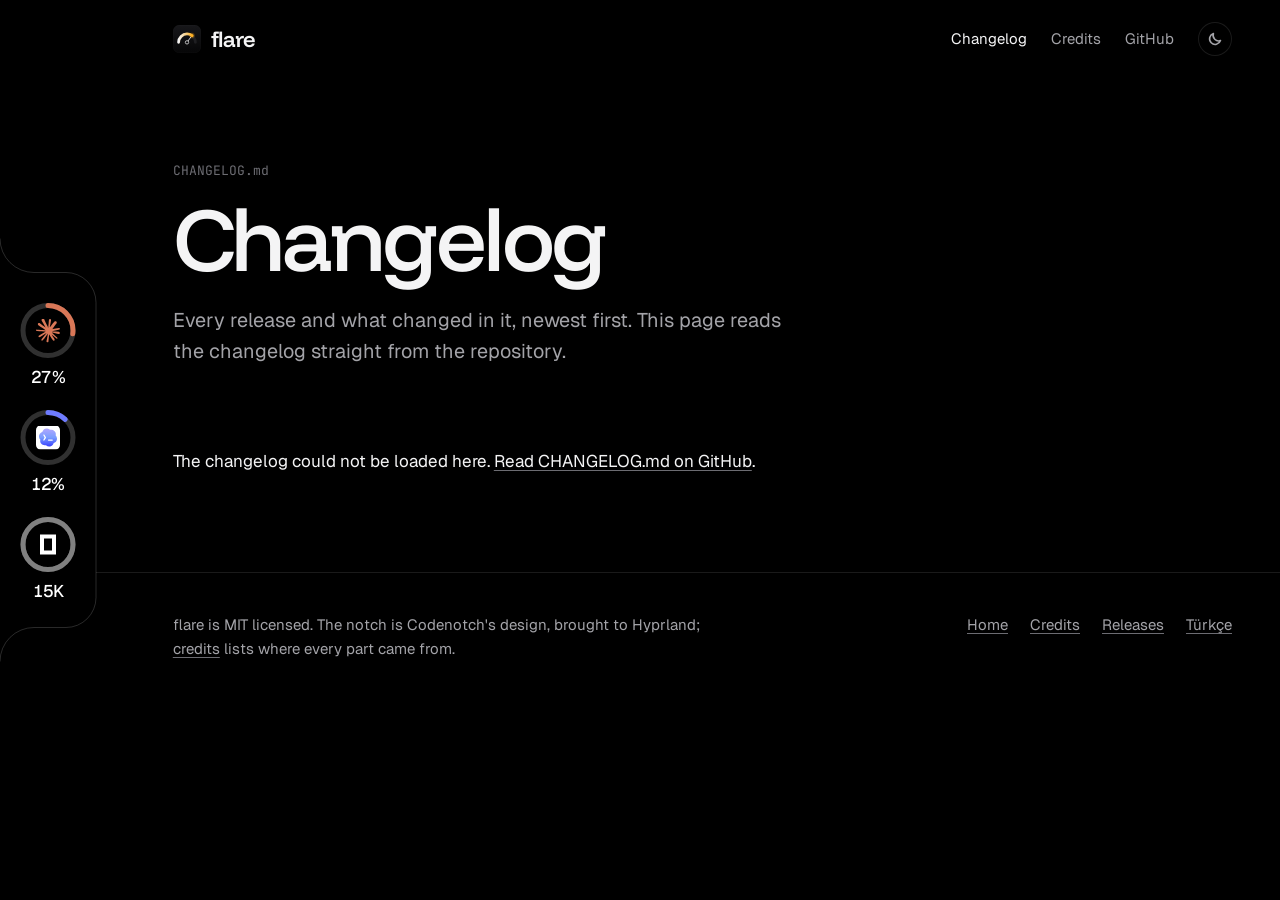
==== commit 701ffc92: "flare'e logo ekle Gösterge yayı beyazdan amber'e geçen, ucunda parıltı olan bir ikon. Sitenin sekme " ====
--- a/docs/changelog.html
+++ b/docs/changelog.html
@@ -7,7 +7,7 @@
   <meta name="theme-color" content="#000000">
   <meta name="description" content="Every flare release and what changed in it.">
   <script>try { if (localStorage.getItem("flare-theme") === "light") document.documentElement.dataset.theme = "light"; } catch (e) {}</script>
-  <link rel="icon" href="assets/logos/claude.svg" type="image/svg+xml">
+  <link rel="icon" href="assets/flare.svg" type="image/svg+xml">
   <link rel="preconnect" href="https://fonts.googleapis.com">
   <link rel="preconnect" href="https://fonts.gstatic.com" crossorigin>
   <link href="https://fonts.googleapis.com/css2?family=Funnel+Display:wght@400;500;600&family=Geist:wght@400;500;600&family=JetBrains+Mono:wght@400;500&display=swap" rel="stylesheet">
@@ -17,7 +17,7 @@
   <a class="skip" href="#main">Skip to content</a>
 
   <header class="top">
-    <a class="wordmark" href="./">flare</a>
+    <a class="wordmark" href="./"><img src="assets/flare.svg" alt="" width="28" height="28">flare</a>
     <nav aria-label="Site">
       <a href="changelog.html" aria-current="page">Changelog</a>
       <a href="credits.html">Credits</a>
--- a/docs/site.css
+++ b/docs/site.css
@@ -143,9 +143,17 @@
 }
 
 .wordmark {
+  display: inline-flex;
+  align-items: center;
+  gap: 10px;
   font: 600 22px/1 var(--display);
   letter-spacing: -0.02em;
   text-decoration: none;
+}
+
+.wordmark img {
+  display: block;
+  flex: none;
 }
 
 .top nav {
@@ -1549,6 +1557,215 @@
 
 /* ---------- small screens ---------- */
 
+/* provider matrix */
+
+.section-body.wide {
+  max-width: none;
+}
+
+.sr {
+  position: absolute;
+  width: 1px;
+  height: 1px;
+  overflow: hidden;
+  clip-path: inset(50%);
+  white-space: nowrap;
+}
+
+.cap {
+  display: inline-block;
+  width: 12px;
+  height: 12px;
+  border-radius: 6px;
+  flex: none;
+}
+
+.cap.full {
+  background: var(--ink);
+}
+
+.cap.ring {
+  box-shadow: inset 0 0 0 2px var(--ink);
+}
+
+.cap.none {
+  width: 14px;
+  height: 2px;
+  border-radius: 1px;
+  background: var(--ink-3);
+  opacity: 0.6;
+}
+
+.cap-legend {
+  display: flex;
+  flex-wrap: wrap;
+  gap: 8px 22px;
+  list-style: none;
+  padding: 0;
+  margin: 8px 0 22px;
+  font-size: 14px;
+  color: var(--ink-2);
+}
+
+.cap-legend li {
+  display: flex;
+  align-items: center;
+  gap: 9px;
+}
+
+.matrix {
+  width: 100%;
+  border-collapse: separate;
+  border-spacing: 0;
+  border: 1px solid var(--rule);
+  border-radius: 22px;
+  background: var(--raise);
+  overflow: hidden;
+}
+
+.matrix th,
+.matrix td {
+  padding: 16px 12px;
+  border-bottom: 1px solid var(--rule);
+  text-align: center;
+  vertical-align: middle;
+}
+
+.matrix thead th {
+  font: 400 12px/1.2 var(--mono);
+  color: var(--ink-3);
+  padding-block: 14px;
+}
+
+.matrix thead th:first-child,
+.matrix tbody th {
+  text-align: left;
+  padding-left: 24px;
+}
+
+.matrix tbody tr:last-child > * {
+  border-bottom: 0;
+}
+
+.matrix tbody tr {
+  transition: background-color 0.25s var(--ease);
+}
+
+.matrix tbody tr:hover {
+  background: var(--row-hover);
+}
+
+.matrix td {
+  color: var(--ink-3);
+  font-size: 11px;
+}
+
+.matrix td small {
+  display: block;
+  margin-top: 7px;
+  font-size: 11px;
+  line-height: 1.2;
+}
+
+.matrix .who {
+  display: flex;
+  align-items: center;
+  gap: 14px;
+  font-weight: 400;
+}
+
+.matrix .tile {
+  width: 42px;
+  height: 42px;
+  border-radius: 12px;
+  background: #000000;
+  border: 1px solid rgba(255, 255, 255, 0.12);
+  display: grid;
+  place-items: center;
+  flex: none;
+}
+
+.matrix .name {
+  display: block;
+  font: 500 18px/1.2 var(--display);
+  color: var(--ink);
+  white-space: nowrap;
+}
+
+.matrix .unit {
+  display: block;
+  font-size: 12px;
+  color: var(--ink-3);
+}
+
+@media (max-width: 860px) {
+  .matrix,
+  .matrix tbody,
+  .matrix tr,
+  .matrix th,
+  .matrix td {
+    display: block;
+  }
+
+  .matrix thead {
+    display: none;
+  }
+
+  .matrix tbody tr {
+    display: grid;
+    grid-template-columns: repeat(2, minmax(0, 1fr));
+    border-bottom: 1px solid var(--rule);
+    padding: 6px 0 12px;
+  }
+
+  .matrix tbody tr:last-child {
+    border-bottom: 0;
+  }
+
+  .matrix tbody th {
+    grid-column: 1 / -1;
+    padding: 14px 18px 8px;
+    border: 0;
+  }
+
+  .matrix td {
+    display: grid;
+    grid-template-columns: 14px minmax(0, 1fr);
+    column-gap: 10px;
+    align-items: center;
+    text-align: left;
+    padding: 8px 18px;
+    border: 0;
+  }
+
+  .matrix td::before {
+    grid-column: 2;
+    grid-row: 1;
+    font: 400 12px/1.2 var(--mono);
+    color: var(--ink-2);
+    white-space: nowrap;
+  }
+
+  .matrix td .cap {
+    grid-column: 1;
+    grid-row: 1;
+    justify-self: center;
+  }
+
+  .matrix td small {
+    grid-column: 2;
+    grid-row: 2;
+    margin: 3px 0 0;
+  }
+
+  .matrix td:nth-of-type(1)::before { content: "limit ring"; }
+  .matrix td:nth-of-type(2)::before { content: "reset time"; }
+  .matrix td:nth-of-type(3)::before { content: "usage today"; }
+  .matrix td:nth-of-type(4)::before { content: "local mode"; }
+  .matrix td:nth-of-type(5)::before { content: "sessions"; }
+  .matrix td:nth-of-type(6)::before { content: "heatmap"; }
+}
+
 @media (max-width: 720px) {
   :root {
     --notch-w: 64px;
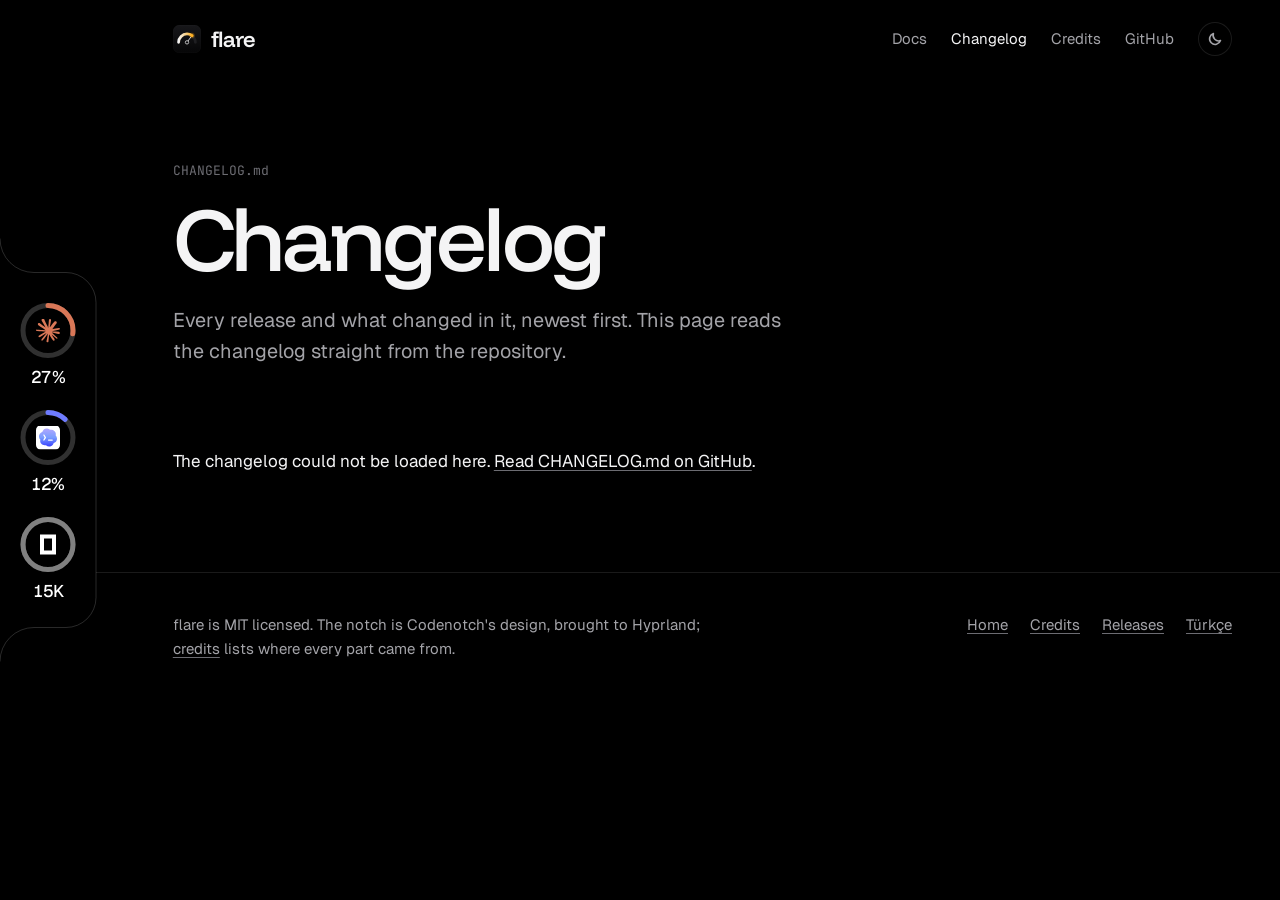
==== commit 20b4fddd: "Ayrıntılı bir dokümantasyon sayfası ekle Sitede docs.html: flare'in nasıl çalıştığı (parçaları ve bi" ====
--- a/docs/changelog.html
+++ b/docs/changelog.html
@@ -19,9 +19,10 @@
   <header class="top">
     <a class="wordmark" href="./"><img src="assets/flare.svg" alt="" width="28" height="28">flare</a>
     <nav aria-label="Site">
+      <a href="docs.html">Docs</a>
       <a href="changelog.html" aria-current="page">Changelog</a>
       <a href="credits.html">Credits</a>
-      <a class="wide" href="https://github.com/lunanoir21/quickshell-flare">GitHub</a>
+      <a class="wide" href="https://github.com/lunanoir21/flare-notch">GitHub</a>
       <button class="theme" type="button" aria-label="Switch to the white theme">
         <svg class="moon" viewBox="0 0 16 16" aria-hidden="true"><path d="M13.5 9.6A5.6 5.6 0 0 1 6.4 2.5a5.6 5.6 0 1 0 7.1 7.1Z"/></svg>
         <svg class="sun" viewBox="0 0 16 16" aria-hidden="true"><circle cx="8" cy="8" r="3"/><path d="M8 1v1.5M8 13.5V15M1 8h1.5M13.5 8H15M3 3l1.1 1.1M11.9 11.9 13 13M3 13l1.1-1.1M11.9 4.1 13 3"/></svg>
@@ -45,8 +46,8 @@
     <nav aria-label="Footer">
       <a href="./">Home</a>
       <a href="credits.html">Credits</a>
-      <a href="https://github.com/lunanoir21/quickshell-flare/releases">Releases</a>
-      <a href="https://github.com/lunanoir21/quickshell-flare/blob/main/README.tr.md">Türkçe</a>
+      <a href="https://github.com/lunanoir21/flare-notch/releases">Releases</a>
+      <a href="https://github.com/lunanoir21/flare-notch/blob/main/README.tr.md">Türkçe</a>
     </nav>
   </footer>
 
--- a/docs/site.css
+++ b/docs/site.css
@@ -22,6 +22,7 @@
   --good: #2bd86b;
   --mid: #ffb020;
   --high: #f23a12;
+  --accent: #ffb020;
 
   --display: "Funnel Display", "Geist", system-ui, sans-serif;
   --body: "Geist", system-ui, sans-serif;
@@ -48,6 +49,7 @@
   --code-line: rgba(10, 10, 11, 0.07);
   --focus: #0a0a0b;
   --notch-edge: transparent;
+  --accent: #d98c00;
   color-scheme: light;
 }
 
@@ -1866,6 +1868,528 @@
   }
 }
 
+/* ---------- motion ---------- */
+
+/* The hero: the logo's gauge, large and quiet, filling to the reading below it. */
+
+@property --sweep {
+  syntax: "<number>";
+  inherits: false;
+  initial-value: 0;
+}
+
+.hero {
+  position: relative;
+  isolation: isolate;
+}
+
+.hero > :not(.hero-art) {
+  position: relative;
+  z-index: 1;
+}
+
+.hero-art {
+  position: absolute;
+  z-index: 0;
+  right: 0;
+  bottom: 88px;
+  width: clamp(300px, 30vw, 520px);
+  pointer-events: none;
+}
+
+.hero-gauge {
+  display: block;
+  width: 100%;
+  height: auto;
+  overflow: visible;
+}
+
+/* Everything below follows three numbers the page sets: --v the session's
+   use, --w the week's, --t how much of the session's time has gone. Registered,
+   so the browser eases between readings and motion.js only names the next one. */
+@property --v {
+  syntax: "<number>";
+  inherits: true;
+  initial-value: 0;
+}
+
+@property --w {
+  syntax: "<number>";
+  inherits: true;
+  initial-value: 0;
+}
+
+@property --t {
+  syntax: "<number>";
+  inherits: true;
+  initial-value: 0;
+}
+
+.hero-gauge {
+  --tip: var(--accent);
+  transition: --v 1.1s var(--ease), --w 1.6s var(--ease), --t 2.6s linear;
+  animation: gauge-intro 1.8s var(--ease) 0.6s backwards;
+}
+
+/* A reset drains slower than a reading climbs. */
+.hero-gauge.draining {
+  transition-duration: 1.9s, 1.6s, 1.9s;
+}
+
+.hero-gauge[data-level="high"] {
+  --tip: var(--high);
+}
+
+.hero-gauge .from {
+  stop-color: var(--ink);
+}
+
+.hero-gauge .to {
+  stop-color: var(--accent);
+}
+
+.hero-gauge .tip-colour {
+  stop-color: var(--tip);
+}
+
+.hero-gauge .orbit {
+  fill: none;
+  stroke: var(--ink);
+  stroke-opacity: 0.07;
+  stroke-width: 1.5;
+  stroke-dasharray: 100 100;
+  animation: draw 2.4s var(--ease) 0.2s backwards;
+}
+
+.hero-gauge .time {
+  fill: none;
+  stroke: var(--ink);
+  stroke-opacity: 0.3;
+  stroke-width: 1.5;
+  stroke-linecap: round;
+  stroke-dasharray: 100 100;
+  stroke-dashoffset: calc(100 - var(--t));
+}
+
+.hero-gauge .clock {
+  transform-box: view-box;
+  transform-origin: 300px 400px;
+  rotate: calc(var(--t) * 1.8deg - 90deg);
+}
+
+.hero-gauge .clock circle {
+  fill: var(--ink);
+}
+
+.hero-gauge .ticks line {
+  stroke: var(--ink);
+  stroke-opacity: 0.14;
+  stroke-width: 3;
+  stroke-linecap: round;
+  transition: stroke-opacity 0.6s var(--ease);
+}
+
+.hero-gauge .ticks line.lit {
+  stroke-opacity: 0.55;
+}
+
+.hero-gauge .track {
+  fill: none;
+  stroke: var(--ink);
+  stroke-opacity: 0.08;
+  stroke-width: 26;
+  stroke-linecap: round;
+}
+
+.hero-gauge .fill {
+  fill: none;
+  stroke: url(#gauge-fill);
+  stroke-width: 26;
+  stroke-linecap: round;
+  stroke-dasharray: 100 100;
+  stroke-dashoffset: calc(100 - var(--v));
+}
+
+.hero-gauge .week-track {
+  fill: none;
+  stroke: var(--ink);
+  stroke-opacity: 0.07;
+  stroke-width: 8;
+  stroke-linecap: round;
+}
+
+.hero-gauge .week {
+  fill: none;
+  stroke: var(--ink);
+  stroke-opacity: 0.45;
+  stroke-width: 8;
+  stroke-linecap: round;
+  stroke-dasharray: 100 100;
+  stroke-dashoffset: calc(100 - var(--w));
+}
+
+.hero-gauge .tip,
+.hero-gauge .needle {
+  transform-box: view-box;
+  transform-origin: 300px 400px;
+  rotate: calc(var(--v) * 1.8deg - 90deg);
+}
+
+.hero-gauge .glow {
+  fill: url(#gauge-glow);
+  opacity: 0.5;
+  transform-box: fill-box;
+  transform-origin: center;
+  animation: glow 4.5s ease-in-out 3s infinite;
+}
+
+.hero-gauge.flash .glow {
+  animation: flash 0.9s var(--ease);
+}
+
+.hero-gauge .needle line {
+  stroke: var(--ink);
+  stroke-width: 8;
+  stroke-linecap: round;
+  transform-box: view-box;
+  transform-origin: 300px 400px;
+  animation: wobble 3.6s ease-in-out 2.6s infinite;
+}
+
+.hero-gauge .hub {
+  fill: var(--wall);
+  stroke: var(--ink);
+  stroke-width: 6;
+}
+
+/* Off screen or in a background tab, nothing moves. */
+.hero-art.paused * {
+  animation-play-state: paused !important;
+}
+
+.hero-readout {
+  position: absolute;
+  left: 50%;
+  top: 84%;
+  translate: -50% 0;
+  display: grid;
+  justify-items: center;
+  gap: 8px;
+  text-align: center;
+  animation: rise 0.9s var(--ease) 1.1s both;
+}
+
+.hero-readout .figure {
+  font: 500 clamp(30px, 3.2vw, 50px)/1 var(--display);
+  letter-spacing: -0.03em;
+  font-variant-numeric: tabular-nums;
+  color: var(--ink);
+}
+
+.hero-readout .caption,
+.hero-readout .week-line {
+  font: 400 11.5px/1.3 var(--mono);
+  letter-spacing: 0.1em;
+  text-transform: uppercase;
+  white-space: nowrap;
+  color: var(--ink-3);
+  font-variant-numeric: tabular-nums;
+  transition: color 0.5s var(--ease);
+}
+
+.hero-readout .caption.reset {
+  color: var(--accent);
+}
+
+.hero-readout .week-line {
+  display: inline-flex;
+  align-items: center;
+  gap: 8px;
+  letter-spacing: 0.06em;
+}
+
+.hero-readout .week-line b {
+  font-weight: 500;
+  color: var(--ink-2);
+}
+
+.hero-readout .swatch {
+  width: 14px;
+  height: 3px;
+  border-radius: 2px;
+  background: var(--ink);
+  opacity: 0.45;
+}
+
+.hero-readout [data-pace] {
+  transition: color 0.5s var(--ease);
+}
+
+.hero-readout [data-pace].ahead {
+  color: var(--accent);
+}
+
+.hero h1 .line {
+  display: inline-block;
+  animation: rise 1s var(--ease) 0.05s both;
+}
+
+.hero h1 .quiet.line {
+  animation-delay: 0.2s;
+}
+
+.rise {
+  animation: rise 0.9s var(--ease) both;
+  animation-delay: calc(0.12s + var(--d, 0) * 90ms);
+}
+
+.button {
+  transition: background-color 0.18s, color 0.18s, box-shadow 0.18s, translate 0.25s var(--ease);
+}
+
+.button:hover {
+  translate: 0 -2px;
+}
+
+@keyframes rise {
+  from {
+    opacity: 0;
+    translate: 0 18px;
+    filter: blur(6px);
+  }
+}
+
+@keyframes gauge-intro {
+  from {
+    --v: 0;
+    --w: 0;
+    --t: 0;
+  }
+}
+
+@keyframes draw {
+  from {
+    stroke-dashoffset: 100;
+  }
+}
+
+@keyframes glow {
+  50% {
+    opacity: 0.28;
+    scale: 0.82;
+  }
+}
+
+@keyframes flash {
+  30% {
+    opacity: 1;
+    scale: 1.7;
+  }
+}
+
+@keyframes wobble {
+  0%, 100% {
+    rotate: 0deg;
+  }
+  30% {
+    rotate: 0.9deg;
+  }
+  62% {
+    rotate: -0.6deg;
+  }
+}
+
+/* Narrower, it moves up beside the title, clear of the text under it; on a
+   phone the notch at the edge is demo enough. */
+@media (max-width: 1100px) {
+  .hero-art {
+    top: 110px;
+    bottom: auto;
+    width: clamp(240px, 30vw, 330px);
+  }
+}
+
+@media (max-width: 760px) {
+  .hero-art {
+    display: none;
+  }
+}
+
+/* The provider matrix takes the page's whole width, its heading above it,
+   and is set large: it is the page's one table worth reading row by row. */
+@media (min-width: 1100px) {
+  .section.stacked {
+    grid-template-columns: minmax(0, 1fr);
+  }
+
+  .section.stacked .section-head {
+    position: static;
+    margin-bottom: 20px;
+  }
+
+  .section.stacked .section-body .lead {
+    max-width: 46rem;
+  }
+}
+
+@media (min-width: 861px) {
+  .matrix {
+    border-radius: 26px;
+  }
+
+  .matrix th,
+  .matrix td {
+    padding: 24px 14px;
+  }
+
+  .matrix thead th {
+    font-size: 13px;
+    padding-block: 18px;
+  }
+
+  .matrix thead th:first-child,
+  .matrix tbody th {
+    padding-left: 32px;
+  }
+
+  .matrix .who {
+    gap: 18px;
+  }
+
+  .matrix .tile {
+    width: 56px;
+    height: 56px;
+    border-radius: 16px;
+  }
+
+  .matrix .tile img {
+    width: 30px;
+    height: 30px;
+  }
+
+  .matrix .tile::after {
+    border-radius: 20px;
+  }
+
+  .matrix .name {
+    font-size: 22px;
+  }
+
+  .matrix .unit {
+    font-size: 13.5px;
+    margin-top: 2px;
+  }
+
+  .matrix .cap {
+    width: 16px;
+    height: 16px;
+    border-radius: 8px;
+  }
+
+  .matrix .cap.none {
+    width: 18px;
+    height: 2px;
+    border-radius: 1px;
+  }
+
+  .matrix td small {
+    font-size: 12.5px;
+    margin-top: 9px;
+  }
+}
+
+/* The provider matrix: rows arrive in turn, each provider's ring draws round
+   its logo in its own aura colour, and the column under the pointer lights. */
+
+.matrix .tile {
+  position: relative;
+}
+
+.matrix .tile img {
+  transition: scale 0.35s var(--ease);
+}
+
+.matrix .tile::after {
+  content: "";
+  position: absolute;
+  inset: -5px;
+  border-radius: 16px;
+  padding: 2px;
+  background: conic-gradient(from 0deg, var(--aura, var(--ink)) calc(var(--sweep) * 1%), transparent 0);
+  -webkit-mask: linear-gradient(#000 0 0) content-box, linear-gradient(#000 0 0);
+  -webkit-mask-composite: xor;
+  mask-composite: exclude;
+  opacity: 0;
+  transition: opacity 0.3s var(--ease), --sweep 0.9s var(--ease);
+}
+
+.matrix tbody tr:hover .tile::after,
+.matrix tbody tr:focus-within .tile::after {
+  opacity: 1;
+  --sweep: 100;
+}
+
+.matrix tbody tr:hover .tile img {
+  scale: 1.08;
+}
+
+.matrix .cap {
+  transition: background-color 0.3s var(--ease), box-shadow 0.3s var(--ease), opacity 0.45s var(--ease), scale 0.45s var(--ease);
+}
+
+.matrix tbody tr:hover .cap.full {
+  background: var(--aura, var(--ink));
+}
+
+.matrix tbody tr:hover .cap.ring {
+  box-shadow: inset 0 0 0 2px var(--aura, var(--ink));
+}
+
+.matrix .col-hot {
+  background: var(--row-hover);
+}
+
+.matrix thead th {
+  transition: color 0.2s var(--ease);
+}
+
+.matrix thead th.col-hot {
+  color: var(--ink);
+}
+
+.matrix.armed tbody tr {
+  opacity: 0;
+  translate: 0 12px;
+  transition: opacity 0.6s var(--ease), translate 0.6s var(--ease), background-color 0.25s var(--ease);
+  transition-delay: calc(var(--i, 0) * 80ms);
+}
+
+.matrix.armed tbody tr.in {
+  opacity: 1;
+  translate: 0 0;
+}
+
+.matrix.armed tbody tr .cap {
+  opacity: 0;
+  scale: 0.2;
+}
+
+.matrix.armed tbody tr.in .cap {
+  opacity: 1;
+  scale: 1;
+  transition-delay: calc(0.15s + var(--i, 0) * 80ms + var(--c, 0) * 55ms);
+}
+
+.matrix.armed tbody tr.in .cap.none {
+  opacity: 0.6;
+}
+
+/* Once a row has arrived, hover answers at once. */
+.matrix.armed tbody tr.settled,
+.matrix.armed tbody tr.settled .cap {
+  transition-delay: 0s;
+}
+
 @media (prefers-reduced-motion: reduce) {
   *,
   *::before,
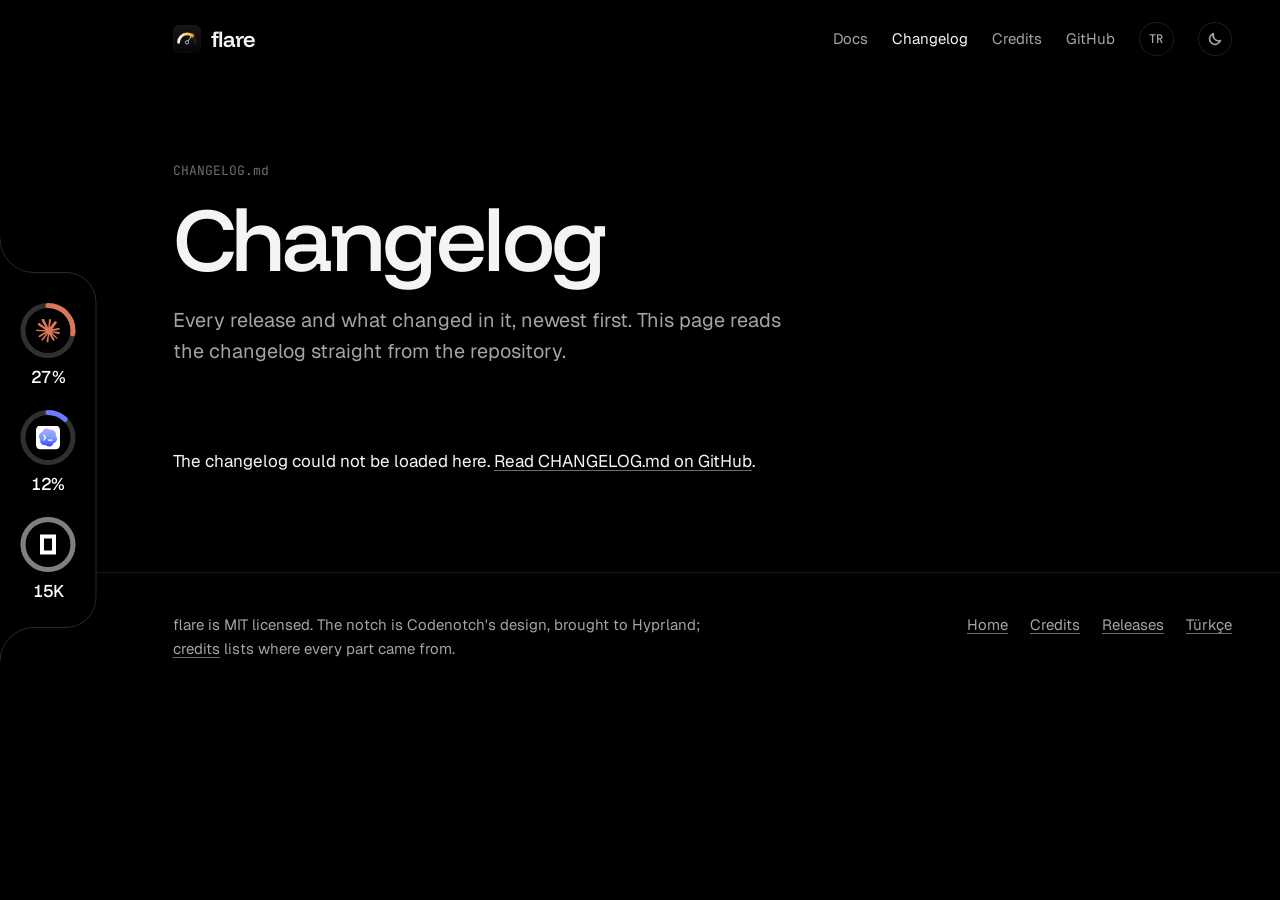
==== commit ac936632: "index, changelog ve credits sayfalarına da dil desteği ekle Aynı i18n.js/tr.js altyapısı geri kalan " ====
--- a/docs/changelog.html
+++ b/docs/changelog.html
@@ -3,10 +3,25 @@
 <head>
   <meta charset="utf-8">
   <meta name="viewport" content="width=device-width, initial-scale=1">
-  <title>Changelog — flare</title>
+  <title data-i18n="chg-head.1">Changelog — flare</title>
   <meta name="theme-color" content="#000000">
-  <meta name="description" content="Every flare release and what changed in it.">
+  <meta name="description" data-i18n-attr="content:chg-head.desc" content="Every flare release and what changed in it.">
   <script>try { if (localStorage.getItem("flare-theme") === "light") document.documentElement.dataset.theme = "light"; } catch (e) {}</script>
+  <script>
+    (function () {
+      var root = document.documentElement, known = /^(en|tr)$/, asked = new URLSearchParams(location.search).get("lang"), saved = null;
+      try { saved = localStorage.getItem("flare-lang"); } catch (e) {}
+      var lang = known.test(asked) ? asked : known.test(saved) ? saved : /^tr\b/i.test(navigator.language || "") ? "tr" : "en";
+      if (asked === lang) try { localStorage.setItem("flare-lang", lang); } catch (e) {}
+      root.dataset.lang = lang;
+      if (lang !== "en") {
+        root.classList.add("i18n-pending");
+        setTimeout(function () { root.classList.remove("i18n-pending"); }, 2000);
+      }
+    })();
+  </script>
+  <link rel="alternate" hreflang="en" href="https://lunanoir21.github.io/flare-notch/changelog.html?lang=en">
+  <link rel="alternate" hreflang="tr" href="https://lunanoir21.github.io/flare-notch/changelog.html?lang=tr">
   <link rel="icon" href="assets/flare.svg" type="image/svg+xml">
   <link rel="preconnect" href="https://fonts.googleapis.com">
   <link rel="preconnect" href="https://fonts.gstatic.com" crossorigin>
@@ -19,9 +34,9 @@
   <header class="top">
     <a class="wordmark" href="./"><img src="assets/flare.svg" alt="" width="28" height="28">flare</a>
     <nav aria-label="Site">
-      <a href="docs.html">Docs</a>
-      <a href="changelog.html" aria-current="page">Changelog</a>
-      <a href="credits.html">Credits</a>
+      <a href="docs.html" data-i18n="nav.2">Docs</a>
+      <a href="changelog.html" aria-current="page" data-i18n="nav.3">Changelog</a>
+      <a href="credits.html" data-i18n="nav.4">Credits</a>
       <a class="wide" href="https://github.com/lunanoir21/flare-notch">GitHub</a>
       <button class="theme" type="button" aria-label="Switch to the white theme">
         <svg class="moon" viewBox="0 0 16 16" aria-hidden="true"><path d="M13.5 9.6A5.6 5.6 0 0 1 6.4 2.5a5.6 5.6 0 1 0 7.1 7.1Z"/></svg>
@@ -32,25 +47,27 @@
 
   <main id="main">
     <div class="page-head">
-      <span class="tag">CHANGELOG.md</span>
-      <h1>Changelog</h1>
-      <p class="lede">Every release and what changed in it, newest first. This page reads the changelog straight from the repository.</p>
+      <span class="tag" data-i18n="chg-divpage-head.1">CHANGELOG.md</span>
+      <h1 data-i18n="chg-divpage-head.2">Changelog</h1>
+      <p class="lede" data-i18n="chg-divpage-head.3">Every release and what changed in it, newest first. This page reads the changelog straight from the repository.</p>
     </div>
     <div class="log" id="log" aria-live="polite">
-      <p>Loading the changelog…</p>
+      <p data-i18n="chg-divpage-head.4">Loading the changelog…</p>
     </div>
   </main>
 
   <footer class="foot">
-    <p>flare is MIT licensed. The notch is Codenotch's design, brought to Hyprland; <a href="credits.html">credits</a> lists where every part came from.</p>
+    <p data-i18n="chg-foot.1">flare is MIT licensed. The notch is Codenotch's design, brought to Hyprland; <a href="credits.html">credits</a> lists where every part came from.</p>
     <nav aria-label="Footer">
-      <a href="./">Home</a>
-      <a href="credits.html">Credits</a>
-      <a href="https://github.com/lunanoir21/flare-notch/releases">Releases</a>
-      <a href="https://github.com/lunanoir21/flare-notch/blob/main/README.tr.md">Türkçe</a>
+      <a href="./" data-i18n="chg-foot.2">Home</a>
+      <a href="credits.html" data-i18n="chg-foot.3">Credits</a>
+      <a href="https://github.com/lunanoir21/flare-notch/releases" data-i18n="chg-foot.4">Releases</a>
+      <a href="https://github.com/lunanoir21/flare-notch/blob/main/README.tr.md" data-i18n="chg-foot.5">Türkçe</a>
     </nav>
   </footer>
 
+  <script src="i18n/tr.js" defer></script>
+  <script src="i18n.js" defer></script>
   <script src="news.js" defer></script>
   <script src="site.js" defer></script>
 </body>
--- a/docs/site.css
+++ b/docs/site.css
@@ -165,6 +165,7 @@
 }
 
 .top nav a {
+  white-space: nowrap;
   text-decoration: none;
   color: var(--ink-2);
   transition: color 0.15s;
@@ -175,7 +176,9 @@
   color: var(--ink);
 }
 
-.theme {
+/* The language switch (i18n.js) wears the theme button's ring. */
+.theme,
+.lang {
   all: unset;
   display: grid;
   place-items: center;
@@ -188,12 +191,29 @@
   transition: color 0.15s, box-shadow 0.15s;
 }
 
-.theme:hover {
+.theme:hover,
+.lang:hover {
   color: var(--ink);
   box-shadow: inset 0 0 0 1px var(--ink-3);
 }
 
-.theme:focus-visible {
+.lang {
+  width: auto;
+  min-width: 34px;
+  padding: 0 10px;
+  box-sizing: border-box;
+  font: 500 12px/1 var(--mono);
+  letter-spacing: 0.06em;
+}
+
+/* Hidden until i18n.js has put the translation in, so the English never
+   flashes first; the head script lifts it after two seconds regardless. */
+.i18n-pending body {
+  visibility: hidden;
+}
+
+.theme:focus-visible,
+.lang:focus-visible {
   outline: 2px solid var(--focus);
   outline-offset: 3px;
 }
@@ -1780,8 +1800,16 @@
     font-size: 16px;
   }
 
+  /* A phone cannot hold the wordmark, three links and two buttons on one
+     line, least of all in Turkish: the links wrap under the wordmark. */
+  .top {
+    flex-wrap: wrap;
+    row-gap: 12px;
+  }
+
   .top nav {
-    gap: 14px;
+    flex-wrap: wrap;
+    gap: 10px 14px;
   }
 
   .top nav .wide {
@@ -1864,7 +1892,12 @@
   }
 
   .page-head {
-    padding-block: 120px 40px;
+    padding-block: 140px 40px;
+  }
+
+  .page-head h1 {
+    font-size: min(46px, 10vw);
+    overflow-wrap: anywhere;
   }
 }
 
